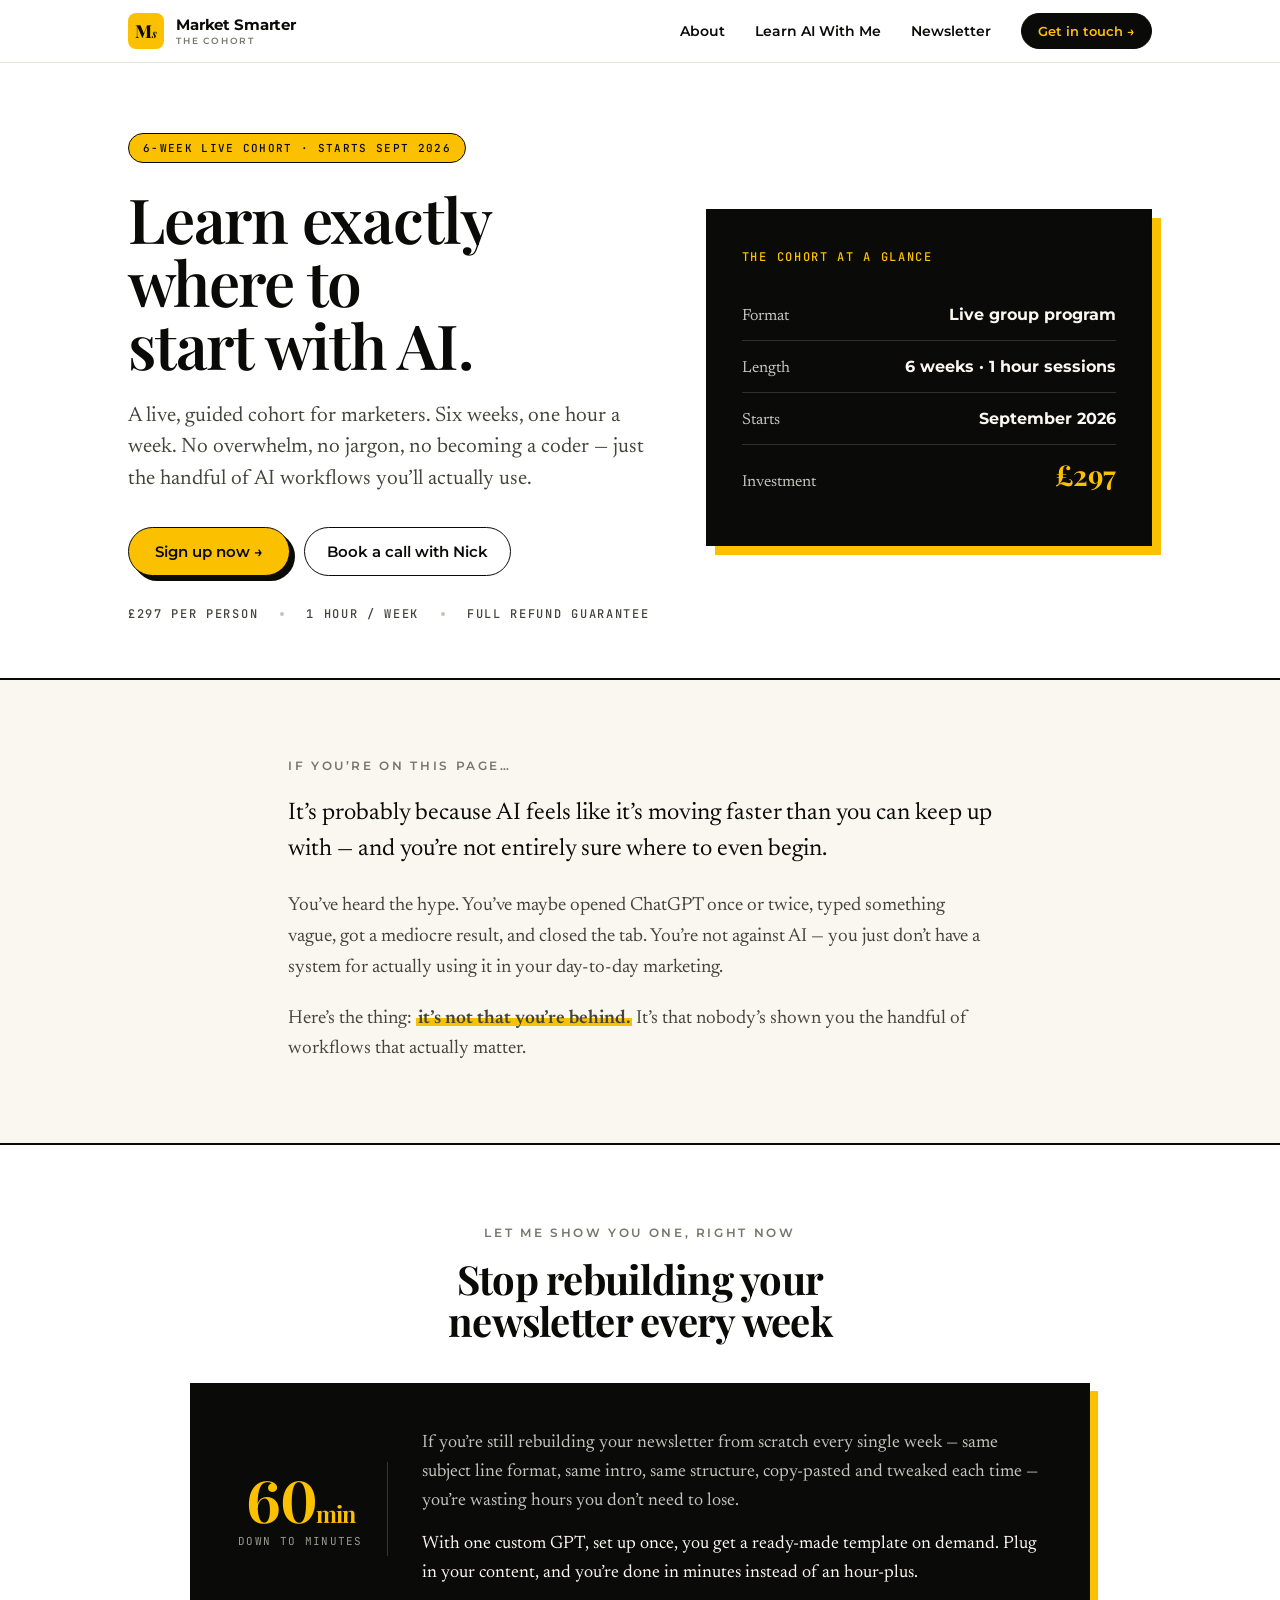
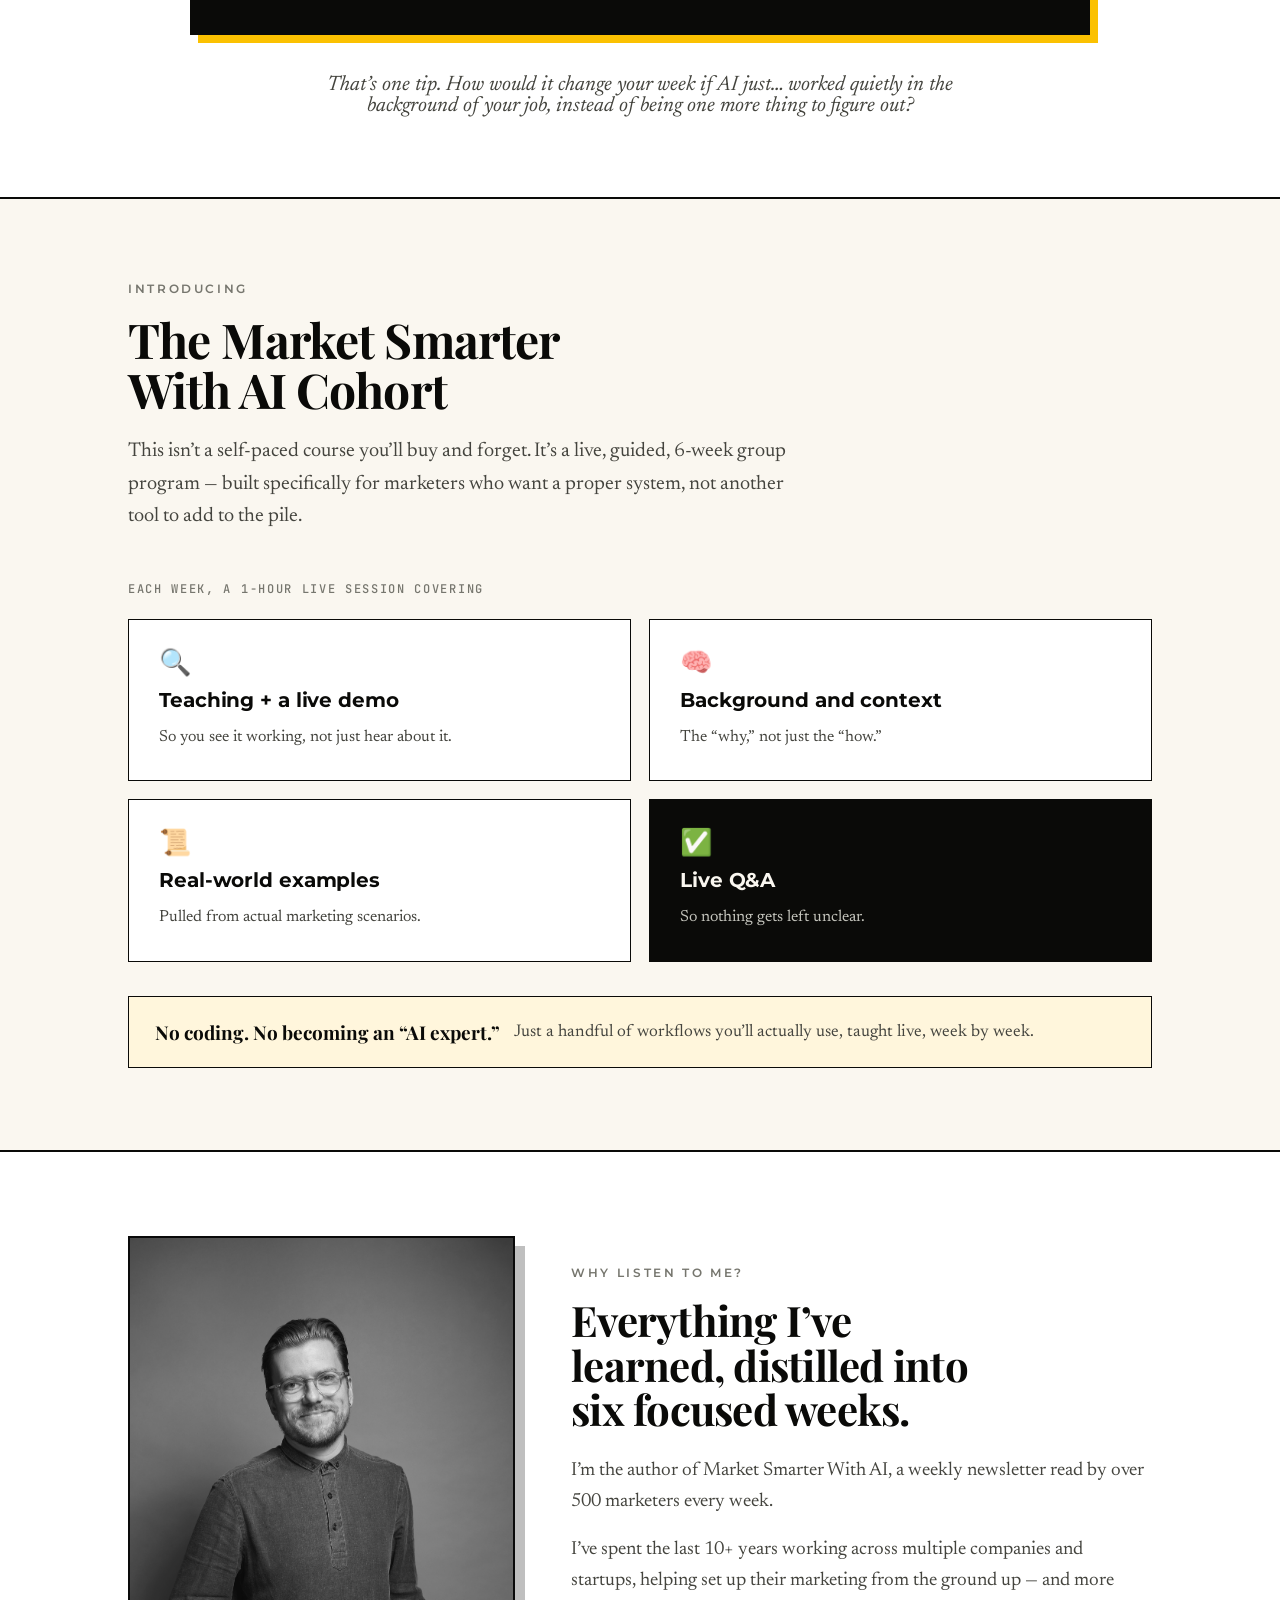
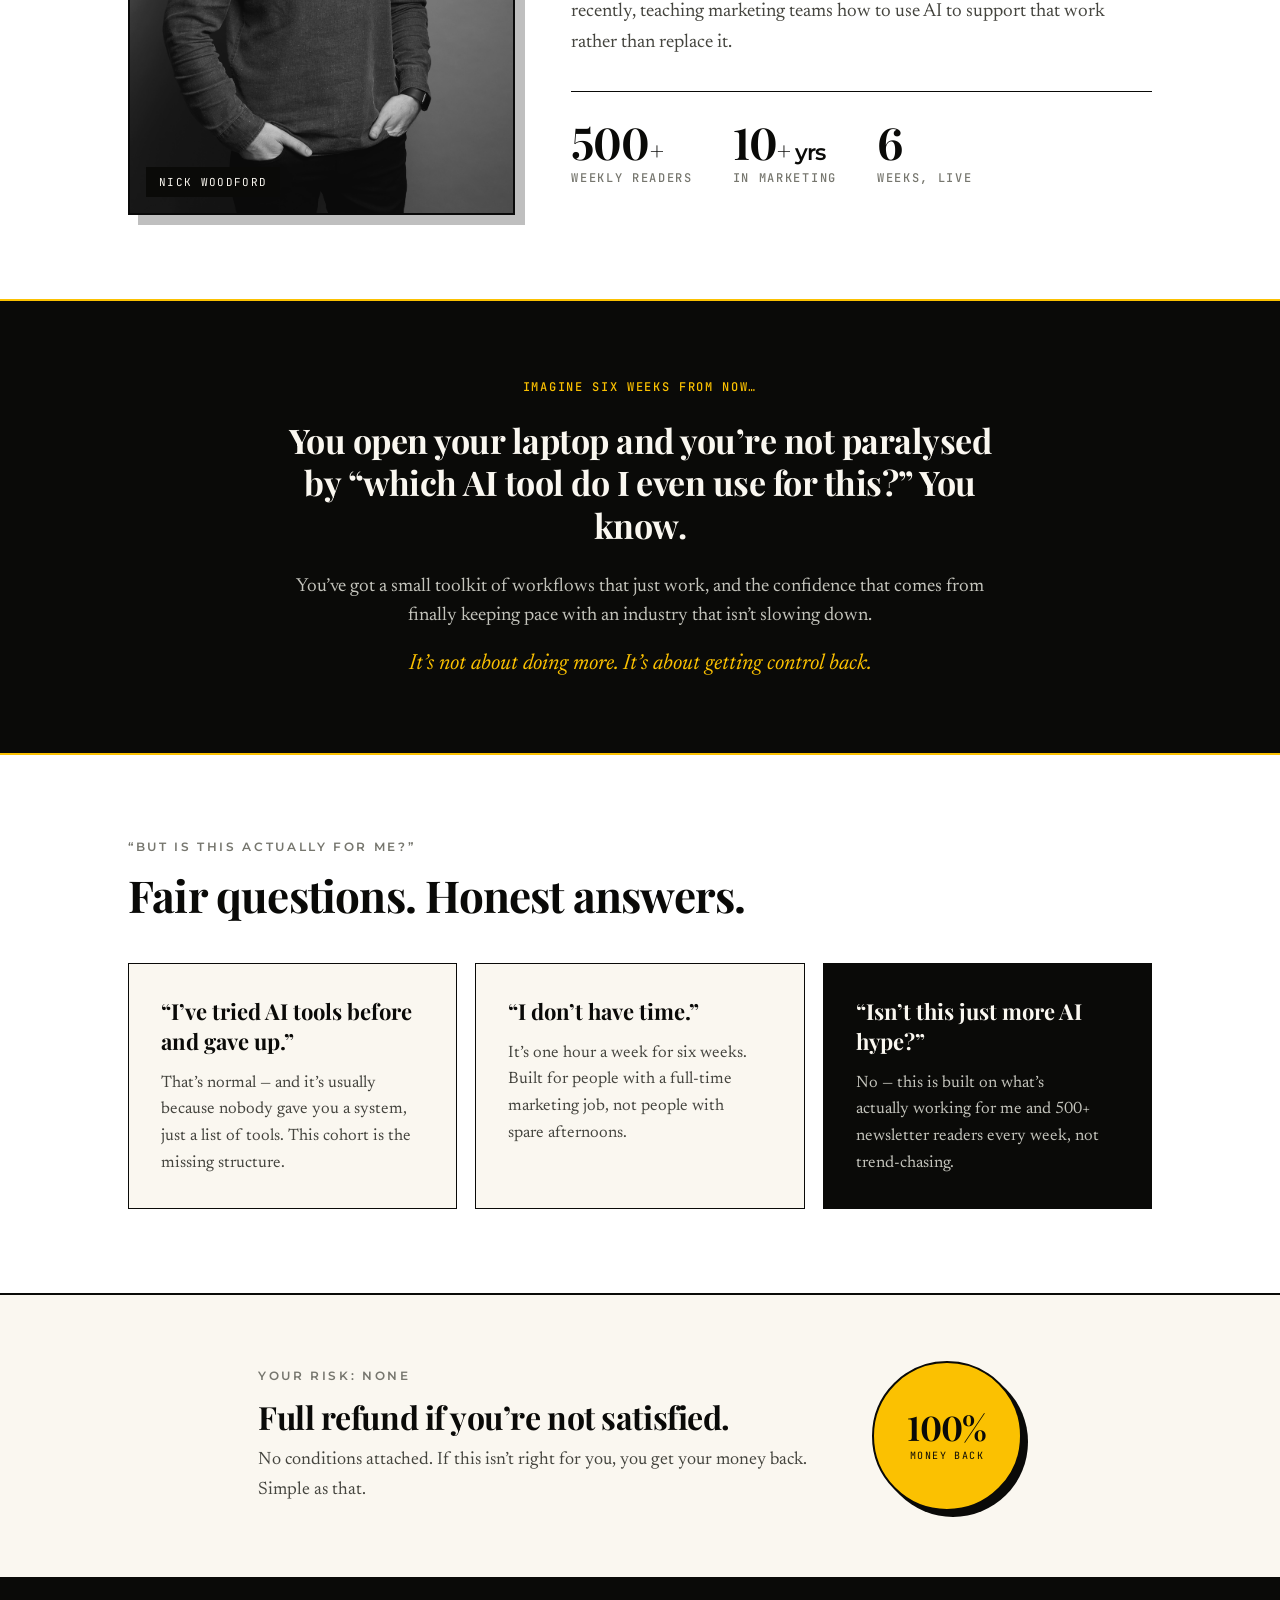
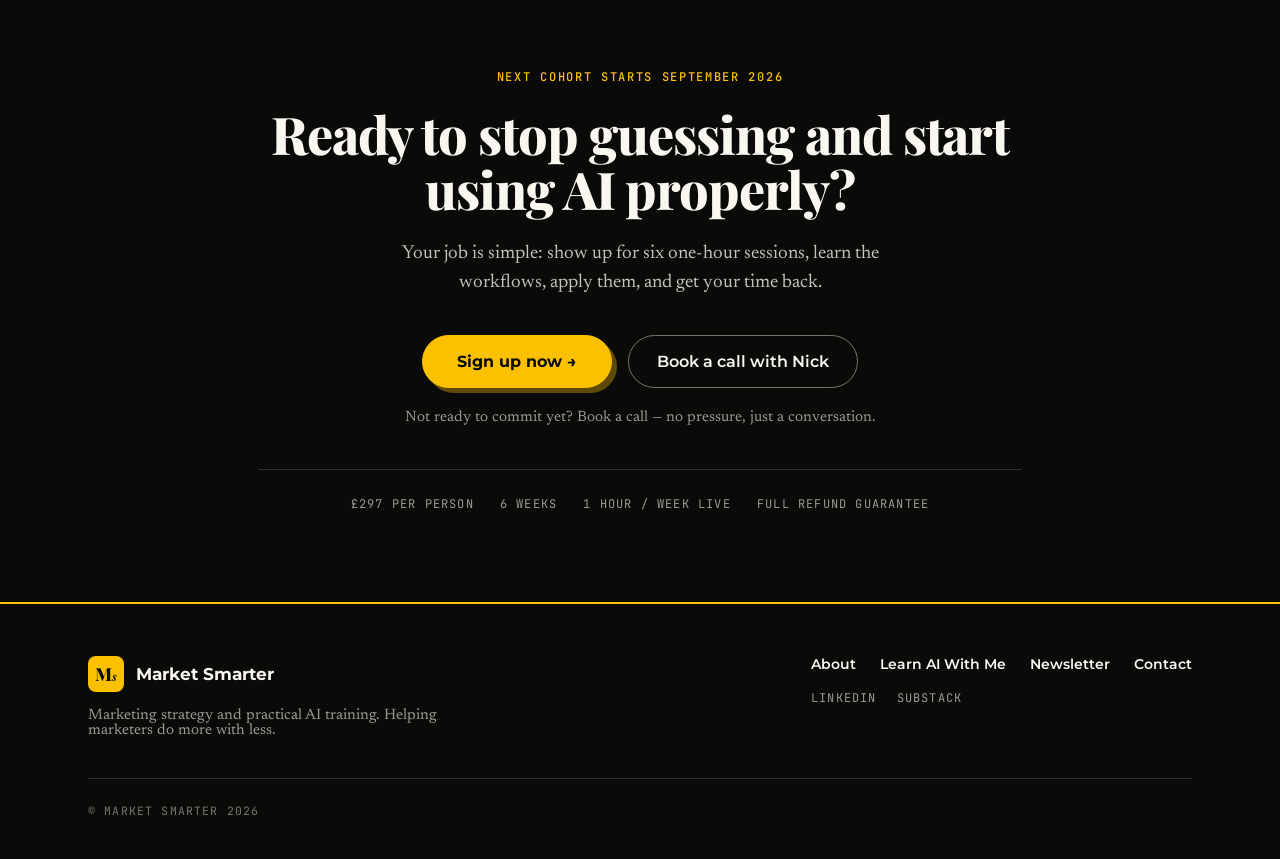
==== docs/learn-ai-with-me/index.html @ ab1dd171 "Add mobile hamburger menu to nav Below 880px the nav links were hidden with no replacement (mobile m" ====
<!DOCTYPE html>
<html lang="en">
<head>
<meta charset="utf-8">
<meta name="viewport" content="width=device-width, initial-scale=1">
<title>Learn AI With Me — The Market Smarter With AI Cohort</title>
<meta name="description" content="A 6-week live cohort helping time-poor marketers make AI part of how they work. No coding, no hype — practical, honest and useful.">
<link rel="icon" type="image/svg+xml" href="../assets/favicon.svg">
<link rel="mask-icon" href="../assets/favicon.svg" color="#FBC101">
<link rel="apple-touch-icon" href="../assets/favicon.svg">
<link rel="stylesheet" href="../colors_and_type.css">
<style>
  *{box-sizing:border-box;}
  html{scroll-behavior:smooth;}
  body{margin:0;background:var(--white);-webkit-font-smoothing:antialiased;}
  ::selection{background:var(--brand-yellow);color:var(--ink);}
  img{max-width:100%;}
  .ms-nav-toggle{display:none;}
  a{color:var(--ink);}
  a:hover{color:var(--ink-soft);}
  @media (prefers-reduced-motion: reduce){*{animation:none !important;scroll-behavior:auto !important;}}
  @media (max-width: 880px){
    .ms-nav-toggle{display:inline-flex !important;}
    .ms-nav-links{display:none !important;position:absolute;top:100%;left:0;right:0;flex-direction:column !important;align-items:stretch !important;gap:6px !important;background:var(--white);border-bottom:1px solid var(--border);padding:14px 28px 20px !important;box-shadow:0 16px 24px -16px rgba(0,0,0,0.35);}
    header.ms-open .ms-nav-links{display:flex !important;}
    .ms-grid-2{grid-template-columns:1fr !important;}
    .ms-why{grid-template-columns:1fr !important;}
    .ms-obj{grid-template-columns:1fr !important;}
    .ms-weeks{grid-template-columns:1fr !important;}
    .ms-display{font-size:44px !important;}
    .ms-section{padding:60px 0 !important;}
  }
  @media (max-width: 560px){
    .ms-display{font-size:34px !important;}
    .ms-wrap{padding-left:20px !important;padding-right:20px !important;}
  }

  /* --- generated hover/active states (translated from prototype style-hover/style-active) --- */
  [data-h="1"]:hover{color:var(--gray-500) !important;}
  [data-h="2"]:hover{color:var(--gray-500) !important;}
  [data-h="3"]:hover{color:var(--gray-500) !important;}
  [data-h="4"]:hover{background:var(--ink-soft) !important;}
  [data-h="5"]:hover{background:var(--brand-yellow-deep) !important;}
  [data-h="6"]:hover{background:var(--brand-yellow-wash) !important;}
  [data-h="7"]:hover{transform:translate(-3px,-3px) !important;box-shadow:7px 7px 0 var(--ink) !important;}
  [data-h="8"]:hover{transform:translate(-3px,-3px) !important;box-shadow:7px 7px 0 var(--ink) !important;}
  [data-h="9"]:hover{transform:translate(-3px,-3px) !important;box-shadow:7px 7px 0 var(--ink) !important;}
  [data-h="10"]:hover{transform:translate(-3px,-3px) !important;box-shadow:7px 7px 0 var(--brand-yellow) !important;}
  [data-h="11"]:hover{background:var(--brand-yellow-deep) !important;}
  [data-h="12"]:hover{border-color:var(--paper) !important;background:rgba(250,247,240,0.06) !important;}
  [data-h="13"]:hover{color:var(--brand-yellow) !important;}
  [data-h="14"]:hover{color:var(--brand-yellow) !important;}
  [data-h="15"]:hover{color:var(--brand-yellow) !important;}
  [data-h="16"]:hover{color:var(--brand-yellow) !important;}
  [data-h="17"]:hover{color:var(--brand-yellow) !important;}
  [data-h="18"]:hover{color:var(--brand-yellow) !important;}
  [data-a="19"]:active{transform:translate(5px,5px) !important;box-shadow:0 0 0 var(--ink) !important;}
  [data-a="20"]:active{transform:translate(5px,5px) !important;box-shadow:0 0 0 var(--brand-yellow) !important;}
</style>
</head>
<body>
<div id="top" style="background:var(--white);overflow-x:hidden;">

<!-- ===================== NAV ===================== -->
<header style="position:sticky;top:0;z-index:60;background:rgba(255,255,255,0.88);backdrop-filter:blur(10px) saturate(1.3);-webkit-backdrop-filter:blur(10px) saturate(1.3);border-bottom:1px solid var(--border);">
  <nav class="ms-wrap" style="max-width:1080px;margin:0 auto;padding:13px 28px;display:flex;align-items:center;justify-content:space-between;gap:24px;">
    <a href="../" style="display:inline-flex;align-items:center;gap:12px;text-decoration:none;">
      <span style="display:inline-flex;align-items:center;justify-content:center;width:36px;height:36px;background:var(--brand-yellow);border-radius:8px;flex:none;">
        <span style="font-family:var(--font-display);font-weight:800;color:var(--ink);font-size:18px;line-height:1;letter-spacing:-0.01em;">M<span style="font-style:italic;font-weight:600;font-size:0.66em;">s</span></span>
      </span>
      <span style="display:flex;flex-direction:column;line-height:1;">
        <span style="font-family:var(--font-sans);font-weight:700;font-size:15px;letter-spacing:-0.01em;color:var(--ink);">Market Smarter</span>
        <span style="font-family:var(--font-sans);font-weight:600;font-size:9px;letter-spacing:.2em;text-transform:uppercase;color:var(--gray-500);margin-top:4px;">The Cohort</span>
      </span>
    </a>
    <div class="ms-nav-links" style="display:flex;align-items:center;gap:30px;">
      <a href="../portfolio/" style="font-family:var(--font-sans);font-size:13.5px;font-weight:600;text-decoration:none;color:var(--ink);transition:color 200ms;" data-h="1">About</a>
      <a href="./" style="font-family:var(--font-sans);font-size:13.5px;font-weight:600;text-decoration:none;color:var(--ink);transition:color 200ms;" data-h="2">Learn AI With Me</a>
      <a href="https://marketsmarterwithai.substack.com" target="_blank" rel="noopener" style="font-family:var(--font-sans);font-size:13.5px;font-weight:600;text-decoration:none;color:var(--ink);transition:color 200ms;" data-h="3">Newsletter</a>
      <a href="../portfolio/#contact" style="display:inline-flex;align-items:center;gap:7px;font-family:var(--font-sans);font-weight:600;font-size:13px;text-decoration:none;padding:9px 16px;border-radius:999px;border:1.5px solid var(--ink);background:var(--ink);color:var(--brand-yellow);transition:background 200ms;" data-h="4">Get in touch &rarr;</a>
    </div>
    <button class="ms-nav-toggle" aria-label="Open menu" aria-expanded="false" onclick="var h=this.closest('header');var o=h.classList.toggle('ms-open');this.setAttribute('aria-expanded',o);this.setAttribute('aria-label',o?'Close menu':'Open menu');" style="display:none;align-items:center;justify-content:center;width:42px;height:42px;padding:0;background:transparent;border:1.5px solid var(--ink);border-radius:10px;cursor:pointer;color:var(--ink);flex:none;"><svg width="20" height="20" viewBox="0 0 24 24" fill="none" stroke="currentColor" stroke-width="2" stroke-linecap="round"><line x1="3" y1="6" x2="21" y2="6"/><line x1="3" y1="12" x2="21" y2="12"/><line x1="3" y1="18" x2="21" y2="18"/></svg></button>
  </nav>
</header>

<!-- ===================== HERO ===================== -->
<section class="ms-section ms-wrap" style="max-width:1080px;margin:0 auto;padding:70px 28px 56px;">
  <div class="ms-grid-2" style="display:grid;grid-template-columns:1.08fr 0.92fr;gap:54px;align-items:center;">
    <div>
      <div style="display:inline-flex;align-items:center;gap:9px;margin-bottom:24px;padding:7px 14px;border-radius:999px;background:var(--brand-yellow);border:1.5px solid var(--ink);">
        <span style="font-family:var(--font-mono);font-size:11px;font-weight:500;letter-spacing:.12em;text-transform:uppercase;color:var(--ink);">6-week live cohort &middot; Starts Sept 2026</span>
      </div>
      <h1 class="display ms-display" style="font-size:62px;line-height:1.02;margin:0 0 24px;">Learn exactly where to start with AI.</h1>
      <p class="subtitle" style="font-style:normal;font-size:21px;line-height:1.5;color:var(--gray-700);max-width:540px;margin:0 0 32px;">A live, guided cohort for marketers. Six weeks, one hour a week. No overwhelm, no jargon, no becoming a coder &mdash; just the handful of AI workflows you&rsquo;ll actually use.</p>
      <div style="display:flex;gap:14px;flex-wrap:wrap;align-items:center;">
        <a href="https://docs.google.com/forms/d/e/1FAIpQLSfuudngQR8Jl8e6MxrIAhf9ZL0_Sw1dDBafDxOd0brkkJrQTg/viewform?usp=dialog" target="_blank" rel="noopener" style="display:inline-flex;align-items:center;gap:9px;font-family:var(--font-sans);font-weight:600;font-size:15px;text-decoration:none;padding:14px 26px;border-radius:999px;border:1.5px solid var(--ink);background:var(--brand-yellow);color:var(--ink);box-shadow:5px 5px 0 var(--ink);transition:transform 120ms cubic-bezier(.2,.6,.2,1),background 200ms,box-shadow 120ms cubic-bezier(.2,.6,.2,1);" data-h="5" data-a="19">Sign up now &rarr;</a>
        <a href="https://calendly.com/nickwoodford76/30min" target="_blank" rel="noopener" style="display:inline-flex;align-items:center;gap:9px;font-family:var(--font-sans);font-weight:600;font-size:15px;text-decoration:none;padding:14px 22px;border-radius:999px;border:1.5px solid var(--ink);background:transparent;color:var(--ink);transition:background 200ms;" data-h="6">Book a call with Nick</a>
      </div>
      <div style="display:flex;align-items:center;gap:22px;margin-top:30px;flex-wrap:wrap;">
        <span class="label-mono" style="color:var(--gray-700);">&pound;297 per person</span>
        <span style="width:4px;height:4px;border-radius:50%;background:var(--gray-300);"></span>
        <span class="label-mono" style="color:var(--gray-700);">1 hour / week</span>
        <span style="width:4px;height:4px;border-radius:50%;background:var(--gray-300);"></span>
        <span class="label-mono" style="color:var(--gray-700);">Full refund guarantee</span>
      </div>
    </div>
    <div style="position:relative;">
      <div style="background:var(--ink);border:2px solid var(--ink);box-shadow:9px 9px 0 var(--brand-yellow);padding:38px 34px;">
        <div class="label-mono" style="color:var(--brand-yellow);margin-bottom:24px;">The cohort at a glance</div>
        <div style="display:flex;flex-direction:column;gap:0;">
          <div style="display:flex;justify-content:space-between;align-items:baseline;gap:16px;padding:16px 0;border-bottom:1px solid rgba(250,247,240,0.16);">
            <span style="font-family:var(--font-serif);font-size:16px;color:var(--gray-300);">Format</span>
            <span style="font-family:var(--font-sans);font-weight:700;font-size:16px;color:var(--paper);text-align:right;">Live group program</span>
          </div>
          <div style="display:flex;justify-content:space-between;align-items:baseline;gap:16px;padding:16px 0;border-bottom:1px solid rgba(250,247,240,0.16);">
            <span style="font-family:var(--font-serif);font-size:16px;color:var(--gray-300);">Length</span>
            <span style="font-family:var(--font-sans);font-weight:700;font-size:16px;color:var(--paper);text-align:right;">6 weeks &middot; 1 hour sessions</span>
          </div>
          <div style="display:flex;justify-content:space-between;align-items:baseline;gap:16px;padding:16px 0;border-bottom:1px solid rgba(250,247,240,0.16);">
            <span style="font-family:var(--font-serif);font-size:16px;color:var(--gray-300);">Starts</span>
            <span style="font-family:var(--font-sans);font-weight:700;font-size:16px;color:var(--paper);text-align:right;">September 2026</span>
          </div>
          <div style="display:flex;justify-content:space-between;align-items:baseline;gap:16px;padding:16px 0;">
            <span style="font-family:var(--font-serif);font-size:16px;color:var(--gray-300);">Investment</span>
            <span style="font-family:var(--font-display);font-weight:700;font-size:28px;color:var(--brand-yellow);text-align:right;line-height:1;">&pound;297</span>
          </div>
        </div>
      </div>
    </div>
  </div>
</section>

<!-- ===================== PAIN CALLOUT ===================== -->
<section class="ms-section" style="background:var(--paper);border-top:2px solid var(--ink);border-bottom:2px solid var(--ink);padding:78px 0;">
  <div class="ms-wrap" style="max-width:760px;margin:0 auto;padding:0 28px;">
    <div class="eyebrow" style="margin-bottom:22px;">If you&rsquo;re on this page&hellip;</div>
    <p class="body" style="font-size:24px;line-height:1.5;color:var(--ink);margin:0 0 24px;">It&rsquo;s probably because AI feels like it&rsquo;s moving faster than you can keep up with &mdash; and you&rsquo;re not entirely sure where to even begin.</p>
    <p class="body" style="font-size:19px;margin:0 0 20px;">You&rsquo;ve heard the hype. You&rsquo;ve maybe opened ChatGPT once or twice, typed something vague, got a mediocre result, and closed the tab. You&rsquo;re not against AI &mdash; you just don&rsquo;t have a system for actually using it in your day-to-day marketing.</p>
    <p class="body" style="font-size:19px;margin:0;">Here&rsquo;s the thing: <span style="background-image:linear-gradient(var(--brand-yellow),var(--brand-yellow));background-size:100% 42%;background-repeat:no-repeat;background-position:0 88%;padding:0 2px;font-weight:600;">it&rsquo;s not that you&rsquo;re behind.</span> It&rsquo;s that nobody&rsquo;s shown you the handful of workflows that actually matter.</p>
  </div>
</section>

<!-- ===================== FREE TEASER ===================== -->
<section class="ms-section ms-wrap" style="max-width:1080px;margin:0 auto;padding:80px 28px;">
  <div style="max-width:640px;margin:0 auto 40px;text-align:center;">
    <div class="eyebrow" style="margin-bottom:18px;">Let me show you one, right now</div>
    <h2 class="h1" style="font-size:40px;margin:0;">Stop rebuilding your newsletter every week</h2>
  </div>
  <div style="max-width:900px;margin:0 auto;background:var(--ink);border:2px solid var(--ink);box-shadow:8px 8px 0 var(--brand-yellow);padding:44px 46px;color:var(--paper);">
    <div class="ms-grid-2" style="display:grid;grid-template-columns:auto 1fr;gap:34px;align-items:center;">
      <div style="display:flex;flex-direction:column;align-items:center;justify-content:center;gap:6px;padding:8px 24px 8px 0;border-right:1px solid rgba(250,247,240,0.18);">
        <span class="numeral" style="font-size:58px;color:var(--brand-yellow);line-height:1;">60<span style="font-size:0.4em;">min</span></span>
        <span style="font-family:var(--font-mono);font-size:11px;letter-spacing:.12em;text-transform:uppercase;color:var(--gray-400);">down to minutes</span>
      </div>
      <div>
        <p class="body" style="font-size:18px;color:var(--gray-300);margin:0 0 14px;">If you&rsquo;re still rebuilding your newsletter from scratch every single week &mdash; same subject line format, same intro, same structure, copy-pasted and tweaked each time &mdash; you&rsquo;re wasting hours you don&rsquo;t need to lose.</p>
        <p class="body" style="font-size:18px;color:var(--paper);margin:0;">With one custom GPT, set up once, you get a ready-made template on demand. Plug in your content, and you&rsquo;re done in minutes instead of an hour-plus.</p>
      </div>
    </div>
  </div>
  <p style="text-align:center;font-family:var(--font-serif);font-style:italic;font-size:21px;color:var(--gray-700);max-width:640px;margin:40px auto 0;">That&rsquo;s one tip. How would it change your week if AI just&hellip; worked quietly in the background of your job, instead of being one more thing to figure out?</p>
</section>

<!-- ===================== SOLUTION / HOW IT WORKS ===================== -->
<section id="how" style="scroll-margin-top:70px;background:var(--paper);border-top:2px solid var(--ink);border-bottom:2px solid var(--ink);">
  <div class="ms-wrap" style="max-width:1080px;margin:0 auto;padding:82px 28px;">
    <div style="max-width:680px;margin-bottom:48px;">
      <div class="eyebrow" style="margin-bottom:18px;">Introducing</div>
      <h2 class="h1" style="font-size:48px;margin:0 0 20px;">The Market Smarter With AI Cohort</h2>
      <p class="body" style="font-size:20px;color:var(--gray-700);margin:0;">This isn&rsquo;t a self-paced course you&rsquo;ll buy and forget. It&rsquo;s a live, guided, 6-week group program &mdash; built specifically for marketers who want a proper system, not another tool to add to the pile.</p>
    </div>
    <div class="label-mono" style="margin-bottom:22px;color:var(--gray-500);">Each week, a 1-hour live session covering</div>
    <div class="ms-weeks" style="display:grid;grid-template-columns:repeat(2,1fr);gap:18px;">
      <div style="background:var(--white);border:1.5px solid var(--ink);padding:30px;display:flex;flex-direction:column;gap:12px;transition:transform 200ms cubic-bezier(.2,.6,.2,1),box-shadow 200ms;" data-h="7">
        <span style="font-size:26px;line-height:1;">&#128269;</span>
        <h3 class="h4" style="font-size:20px;margin:0;">Teaching + a live demo</h3>
        <p class="body" style="margin:0;font-size:16px;">So you see it working, not just hear about it.</p>
      </div>
      <div style="background:var(--white);border:1.5px solid var(--ink);padding:30px;display:flex;flex-direction:column;gap:12px;transition:transform 200ms cubic-bezier(.2,.6,.2,1),box-shadow 200ms;" data-h="8">
        <span style="font-size:26px;line-height:1;">&#129504;</span>
        <h3 class="h4" style="font-size:20px;margin:0;">Background and context</h3>
        <p class="body" style="margin:0;font-size:16px;">The &ldquo;why,&rdquo; not just the &ldquo;how.&rdquo;</p>
      </div>
      <div style="background:var(--white);border:1.5px solid var(--ink);padding:30px;display:flex;flex-direction:column;gap:12px;transition:transform 200ms cubic-bezier(.2,.6,.2,1),box-shadow 200ms;" data-h="9">
        <span style="font-size:26px;line-height:1;">&#128220;</span>
        <h3 class="h4" style="font-size:20px;margin:0;">Real-world examples</h3>
        <p class="body" style="margin:0;font-size:16px;">Pulled from actual marketing scenarios.</p>
      </div>
      <div style="background:var(--ink);border:1.5px solid var(--ink);padding:30px;display:flex;flex-direction:column;gap:12px;transition:transform 200ms cubic-bezier(.2,.6,.2,1),box-shadow 200ms;" data-h="10">
        <span style="font-size:26px;line-height:1;">&#9989;</span>
        <h3 class="h4" style="font-size:20px;margin:0;color:var(--paper);">Live Q&amp;A</h3>
        <p class="body" style="margin:0;font-size:16px;color:var(--gray-300);">So nothing gets left unclear.</p>
      </div>
    </div>
    <div style="margin-top:34px;display:flex;align-items:center;gap:14px;flex-wrap:wrap;padding:22px 26px;background:var(--brand-yellow-wash);border:1.5px solid var(--ink);">
      <span style="font-family:var(--font-display);font-weight:700;font-size:19px;color:var(--ink);">No coding. No becoming an &ldquo;AI expert.&rdquo;</span>
      <span style="font-family:var(--font-serif);font-size:17px;color:var(--gray-700);">Just a handful of workflows you&rsquo;ll actually use, taught live, week by week.</span>
    </div>
  </div>
</section>

<!-- ===================== WHY LISTEN TO ME ===================== -->
<section id="why" class="ms-section ms-wrap" style="scroll-margin-top:70px;max-width:1080px;margin:0 auto;padding:84px 28px;">
  <div class="ms-why" style="display:grid;grid-template-columns:0.8fr 1.2fr;gap:56px;align-items:center;">
    <div style="position:relative;">
      <img src="../assets/nick-portrait.png" alt="Portrait of Nick Woodford" style="width:100%;display:block;border:2px solid var(--ink);box-shadow:10px 10px 0 var(--brand-yellow);filter:grayscale(1);" />
      <div style="position:absolute;bottom:18px;left:18px;background:var(--ink);color:var(--paper);font-family:var(--font-mono);font-size:11px;letter-spacing:.12em;text-transform:uppercase;padding:8px 13px;">Nick Woodford</div>
    </div>
    <div>
      <div class="eyebrow" style="margin-bottom:18px;">Why listen to me?</div>
      <h2 class="h1" style="font-size:42px;margin:0 0 24px;">Everything I&rsquo;ve learned, distilled into six focused weeks.</h2>
      <p class="body" style="font-size:19px;margin:0 0 18px;">I&rsquo;m the author of Market Smarter With AI, a weekly newsletter read by over 500 marketers every week.</p>
      <p class="body" style="font-size:19px;margin:0 0 32px;">I&rsquo;ve spent the last 10+ years working across multiple companies and startups, helping set up their marketing from the ground up &mdash; and more recently, teaching marketing teams how to use AI to support that work rather than replace it.</p>
      <div style="display:flex;gap:40px;flex-wrap:wrap;padding-top:28px;border-top:1.5px solid var(--ink);">
        <div><div class="numeral" style="font-size:44px;">500<span style="font-size:0.55em;">+</span></div><div class="label-mono" style="margin-top:6px;color:var(--gray-500);">Weekly readers</div></div>
        <div><div class="numeral" style="font-size:44px;">10<span style="font-size:0.55em;">+</span><span style="font-size:0.5em;font-family:var(--font-sans);font-weight:600;"> yrs</span></div><div class="label-mono" style="margin-top:6px;color:var(--gray-500);">In marketing</div></div>
        <div><div class="numeral" style="font-size:44px;">6</div><div class="label-mono" style="margin-top:6px;color:var(--gray-500);">Weeks, live</div></div>
      </div>
    </div>
  </div>
</section>

<!-- ===================== FUTURE PACE ===================== -->
<section style="background:var(--ink);color:var(--paper);border-top:2px solid var(--brand-yellow);border-bottom:2px solid var(--brand-yellow);">
  <div class="ms-wrap" style="max-width:760px;margin:0 auto;padding:78px 28px;text-align:center;">
    <div class="label-mono" style="color:var(--brand-yellow);margin-bottom:24px;">Imagine six weeks from now&hellip;</div>
    <p style="font-family:var(--font-display);font-weight:700;font-size:34px;line-height:1.25;letter-spacing:-0.015em;color:var(--paper);margin:0 0 26px;">You open your laptop and you&rsquo;re not paralysed by &ldquo;which AI tool do I even use for this?&rdquo; You know.</p>
    <p style="font-family:var(--font-serif);font-size:19px;line-height:1.55;color:var(--gray-300);margin:0 0 22px;">You&rsquo;ve got a small toolkit of workflows that just work, and the confidence that comes from finally keeping pace with an industry that isn&rsquo;t slowing down.</p>
    <p style="font-family:var(--font-serif);font-style:italic;font-size:22px;color:var(--brand-yellow);margin:0;">It&rsquo;s not about doing more. It&rsquo;s about getting control back.</p>
  </div>
</section>

<!-- ===================== OBJECTIONS ===================== -->
<section id="faq" class="ms-section ms-wrap" style="scroll-margin-top:70px;max-width:1080px;margin:0 auto;padding:84px 28px;">
  <div style="max-width:640px;margin-bottom:44px;">
    <div class="eyebrow" style="margin-bottom:18px;">&ldquo;But is this actually for me?&rdquo;</div>
    <h2 class="h1" style="font-size:44px;margin:0;">Fair questions. Honest answers.</h2>
  </div>
  <div class="ms-obj" style="display:grid;grid-template-columns:repeat(3,1fr);gap:18px;">
    <div style="background:var(--paper);border:1.5px solid var(--ink);padding:32px;display:flex;flex-direction:column;gap:14px;">
      <div style="font-family:var(--font-display);font-weight:700;font-size:22px;color:var(--ink);">&ldquo;I&rsquo;ve tried AI tools before and gave up.&rdquo;</div>
      <p class="body" style="margin:0;font-size:16.5px;">That&rsquo;s normal &mdash; and it&rsquo;s usually because nobody gave you a system, just a list of tools. This cohort is the missing structure.</p>
    </div>
    <div style="background:var(--paper);border:1.5px solid var(--ink);padding:32px;display:flex;flex-direction:column;gap:14px;">
      <div style="font-family:var(--font-display);font-weight:700;font-size:22px;color:var(--ink);">&ldquo;I don&rsquo;t have time.&rdquo;</div>
      <p class="body" style="margin:0;font-size:16.5px;">It&rsquo;s one hour a week for six weeks. Built for people with a full-time marketing job, not people with spare afternoons.</p>
    </div>
    <div style="background:var(--ink);border:1.5px solid var(--ink);padding:32px;display:flex;flex-direction:column;gap:14px;">
      <div style="font-family:var(--font-display);font-weight:700;font-size:22px;color:var(--paper);">&ldquo;Isn&rsquo;t this just more AI hype?&rdquo;</div>
      <p class="body" style="margin:0;font-size:16.5px;color:var(--gray-300);">No &mdash; this is built on what&rsquo;s actually working for me and 500+ newsletter readers every week, not trend-chasing.</p>
    </div>
  </div>
</section>

<!-- ===================== GUARANTEE ===================== -->
<section class="ms-section" style="background:var(--paper);border-top:2px solid var(--ink);border-bottom:2px solid var(--ink);padding:66px 0;">
  <div class="ms-wrap" style="max-width:820px;margin:0 auto;padding:0 28px;">
    <div style="display:flex;gap:26px;align-items:center;flex-wrap:wrap;justify-content:center;text-align:center;">
      <div style="flex:1;min-width:280px;text-align:left;">
        <div class="eyebrow" style="margin-bottom:16px;">Your risk: none</div>
        <h2 class="h2" style="font-size:32px;margin:0 0 12px;">Full refund if you&rsquo;re not satisfied.</h2>
        <p class="body" style="font-size:18px;margin:0;">No conditions attached. If this isn&rsquo;t right for you, you get your money back. Simple as that.</p>
      </div>
      <div style="flex:none;width:150px;height:150px;border-radius:50%;background:var(--brand-yellow);border:2.5px solid var(--ink);display:flex;flex-direction:column;align-items:center;justify-content:center;box-shadow:6px 6px 0 var(--ink);">
        <span class="numeral" style="font-size:34px;color:var(--ink);line-height:1;">100%</span>
        <span style="font-family:var(--font-mono);font-size:10px;letter-spacing:.14em;text-transform:uppercase;color:var(--ink);margin-top:5px;">Money back</span>
      </div>
    </div>
  </div>
</section>

<!-- ===================== ENROL / CTA ===================== -->
<section id="enrol" style="scroll-margin-top:70px;background:var(--ink);color:var(--paper);">
  <div class="ms-wrap" style="max-width:820px;margin:0 auto;padding:90px 28px;text-align:center;">
    <div class="label-mono" style="color:var(--brand-yellow);margin-bottom:22px;">Next cohort starts September 2026</div>
    <h2 class="ms-display" style="font-family:var(--font-display);font-weight:800;font-size:52px;line-height:1.05;letter-spacing:-0.02em;color:var(--paper);margin:0 0 22px;">Ready to stop guessing and start using AI properly?</h2>
    <p style="font-family:var(--font-serif);font-size:19px;line-height:1.55;color:var(--gray-300);max-width:560px;margin:0 auto 38px;">Your job is simple: show up for six one-hour sessions, learn the workflows, apply them, and get your time back.</p>
    <div style="display:flex;gap:16px;flex-wrap:wrap;justify-content:center;align-items:center;">
      <a href="https://docs.google.com/forms/d/e/1FAIpQLSfuudngQR8Jl8e6MxrIAhf9ZL0_Sw1dDBafDxOd0brkkJrQTg/viewform?usp=dialog" target="_blank" rel="noopener" style="display:inline-flex;align-items:center;gap:9px;font-family:var(--font-sans);font-weight:700;font-size:16px;text-decoration:none;padding:16px 34px;border-radius:999px;border:1.5px solid var(--brand-yellow);background:var(--brand-yellow);color:var(--ink);box-shadow:5px 5px 0 rgba(251,193,1,0.35);transition:transform 120ms cubic-bezier(.2,.6,.2,1),background 200ms,box-shadow 120ms cubic-bezier(.2,.6,.2,1);" data-h="11" data-a="20">Sign up now &rarr;</a>
      <a href="https://calendly.com/nickwoodford76/30min" target="_blank" rel="noopener" style="display:inline-flex;align-items:center;gap:9px;font-family:var(--font-sans);font-weight:600;font-size:16px;text-decoration:none;padding:16px 28px;border-radius:999px;border:1.5px solid var(--gray-500);background:transparent;color:var(--paper);transition:border-color 200ms,background 200ms;" data-h="12">Book a call with Nick</a>
    </div>
    <p style="font-family:var(--font-serif);font-size:15px;color:var(--gray-400);margin:22px 0 0;">Not ready to commit yet? Book a call &mdash; no pressure, just a conversation.</p>
    <div style="margin-top:44px;padding-top:26px;border-top:1px solid rgba(250,247,240,0.16);display:flex;gap:14px 26px;flex-wrap:wrap;justify-content:center;">
      <span style="font-family:var(--font-mono);font-size:12px;letter-spacing:.1em;text-transform:uppercase;color:var(--gray-400);">&pound;297 per person</span>
      <span style="font-family:var(--font-mono);font-size:12px;letter-spacing:.1em;text-transform:uppercase;color:var(--gray-400);">6 weeks</span>
      <span style="font-family:var(--font-mono);font-size:12px;letter-spacing:.1em;text-transform:uppercase;color:var(--gray-400);">1 hour / week live</span>
      <span style="font-family:var(--font-mono);font-size:12px;letter-spacing:.1em;text-transform:uppercase;color:var(--gray-400);">Full refund guarantee</span>
    </div>
  </div>
</section>

<!-- ===================== FOOTER ===================== -->
<footer style="background:var(--ink);color:var(--paper);border-top:2px solid var(--brand-yellow);">
  <div class="ms-wrap" style="max-width:1160px;margin:0 auto;padding:52px 28px 40px;">
    <div class="ms-grid-2" style="display:grid;grid-template-columns:1fr auto;gap:36px;align-items:start;">
      <div>
        <div style="display:inline-flex;align-items:center;gap:12px;margin-bottom:16px;">
          <span style="display:inline-flex;align-items:center;justify-content:center;width:36px;height:36px;background:var(--brand-yellow);border-radius:8px;flex:none;">
            <span style="font-family:var(--font-display);font-weight:800;color:var(--ink);font-size:18px;line-height:1;">M<span style="font-style:italic;font-weight:600;font-size:0.66em;">s</span></span>
          </span>
          <span style="font-family:var(--font-sans);font-weight:700;font-size:17px;color:var(--paper);">Market Smarter</span>
        </div>
        <p style="font-family:var(--font-serif);font-size:15px;color:var(--gray-400);margin:0;max-width:380px;">Marketing strategy and practical AI training. Helping marketers do more with less.</p>
      </div>
      <div style="display:flex;flex-direction:column;gap:18px;align-items:flex-start;">
        <div style="display:flex;gap:24px;flex-wrap:wrap;">
          <a href="../portfolio/" style="font-family:var(--font-sans);font-size:13.5px;font-weight:600;color:var(--paper);text-decoration:none;" data-h="13">About</a>
          <a href="./" style="font-family:var(--font-sans);font-size:13.5px;font-weight:600;color:var(--paper);text-decoration:none;" data-h="14">Learn AI With Me</a>
          <a href="https://marketsmarterwithai.substack.com" target="_blank" rel="noopener" style="font-family:var(--font-sans);font-size:13.5px;font-weight:600;color:var(--paper);text-decoration:none;" data-h="15">Newsletter</a>
          <a href="../portfolio/#contact" style="font-family:var(--font-sans);font-size:13.5px;font-weight:600;color:var(--paper);text-decoration:none;" data-h="16">Contact</a>
        </div>
        <div style="display:flex;gap:20px;flex-wrap:wrap;">
          <a href="https://www.linkedin.com/in/nicholaswoodford" target="_blank" rel="noopener" style="font-family:var(--font-mono);font-size:12px;letter-spacing:.1em;text-transform:uppercase;color:var(--gray-400);text-decoration:none;" data-h="17">LinkedIn</a>
          <a href="https://marketsmarterwithai.substack.com" target="_blank" rel="noopener" style="font-family:var(--font-mono);font-size:12px;letter-spacing:.1em;text-transform:uppercase;color:var(--gray-400);text-decoration:none;" data-h="18">Substack</a>
        </div>
      </div>
    </div>
    <div style="margin-top:40px;padding-top:22px;border-top:1px solid rgba(250,247,240,0.16);">
      <span style="font-family:var(--font-mono);font-size:11.5px;letter-spacing:.1em;text-transform:uppercase;color:var(--gray-500);">&copy; Market Smarter 2026</span>
    </div>
  </div>
</footer>

</div>
</body>
</html>
---- docs/colors_and_type.css ----
/* ============================================================
   MARKET SMARTER WITH AI — Colors & Type
   Practical AI newsletter for marketers. By Nick Woodford.
   ------------------------------------------------------------
   Brand registers:
   1. NEWSLETTER (web)   bold golden-yellow + ink black,
                         grayscale halftone illustration, serif reading.
   2. FIELD GUIDE (print/lead-magnet) editorial: serif display,
                         letterspaced caps, cream paper, single yellow accent.
   ------------------------------------------------------------
   BRAND FONTS (taken from Nick's logo):
   · Playfair Display  — the "Ms" monogram + display headlines.
   · Montserrat        — the "Market Smarter" wordmark + taglines, UI.
   Newsreader is the dedicated long-form reading face (pairs with
   Playfair; swap to Montserrat if you ever want an all-sans body).
   All loaded from the Google Fonts CDN.
   ============================================================ */

@import url('https://fonts.googleapis.com/css2?family=Playfair+Display:ital,wght@0,400;0,500;0,600;0,700;0,800;0,900;1,400;1,500;1,600;1,700&family=Montserrat:wght@400;500;600;700;800&family=Newsreader:ital,opsz,wght@0,6..72,400;0,500;0,600;0,700;1,400;1,500;1,600&family=JetBrains+Mono:wght@400;500;600&display=swap');

:root {
  /* ---- BRAND COLOR ---------------------------------------- */
  --brand-yellow:      #FBC101;  /* signature golden amber */
  --brand-yellow-deep: #E3AD00;  /* hover / pressed yellow */
  --brand-yellow-soft: #FFE9A3;  /* tints, highlights, washes */
  --brand-yellow-wash: #FFF6DC;  /* faint background tint */

  /* ---- INK & NEUTRALS (warm grayscale, halftone vibe) ----- */
  --ink:        #0A0A08;  /* near-black, warm — primary text & illustration */
  --ink-soft:   #2A2A26;  /* secondary heading ink */
  --gray-700:   #44443E;  /* body on cream */
  --gray-500:   #76766E;  /* muted / captions */
  --gray-400:   #9A9A92;  /* halftone mid */
  --gray-300:   #C4C4BC;  /* hairline-strong / halftone light */
  --gray-200:   #E2E0D8;  /* borders, rules */
  --gray-100:   #EFEDE4;  /* subtle fills */

  /* ---- SURFACES ------------------------------------------- */
  --paper:      #FAF7F0;  /* warm cream — editorial / field-guide mode */
  --paper-2:    #F3EFE4;  /* deeper cream panel */
  --white:      #FFFFFF;  /* web reading surface */
  --surface-ink:#121210;  /* dark mode / inked panels */

  /* ---- SEMANTIC ------------------------------------------- */
  --fg-1:       var(--ink);        /* primary text */
  --fg-2:       var(--gray-700);   /* body */
  --fg-3:       var(--gray-500);   /* muted, meta */
  --fg-on-yellow: var(--ink);      /* text sat on yellow */
  --bg-1:       var(--white);
  --bg-2:       var(--paper);
  --accent:     var(--brand-yellow);
  --accent-ink: var(--ink);        /* accent paired w/ ink for contrast */
  --border:     var(--gray-200);
  --border-ink: var(--ink);        /* bold editorial rules */
  --link:       var(--ink);        /* links = ink + yellow underline */
  --link-underline: var(--brand-yellow);

  /* ---- TYPE FAMILIES -------------------------------------- */
  --font-display: 'Playfair Display', Georgia, 'Times New Roman', serif; /* LOGO monogram + display headlines + numerals */
  --font-sans:  'Montserrat', 'Helvetica Neue', Arial, sans-serif;        /* LOGO wordmark + taglines, labels, UI, eyebrows */
  --font-serif: 'Newsreader', Georgia, 'Times New Roman', serif;         /* long-form reading body + standfirst */
  --font-mono:  'JetBrains Mono', 'SFMono-Regular', Menlo, monospace;     /* prompts, tags, mono labels */

  /* ---- TYPE SCALE (fluid-ish, px base) -------------------- */
  --text-xs:   12px;
  --text-sm:   14px;
  --text-base: 18px;   /* reading body */
  --text-md:   20px;
  --text-lg:   24px;
  --text-xl:   30px;
  --text-2xl:  38px;
  --text-3xl:  50px;
  --text-4xl:  66px;
  --text-5xl:  88px;   /* field-guide hero */

  /* ---- RADII (restrained — editorial, not bubbly) --------- */
  --radius-xs: 2px;
  --radius-sm: 4px;
  --radius-md: 8px;
  --radius-lg: 14px;
  --radius-pill: 999px;

  /* ---- BORDERS -------------------------------------------- */
  --hairline: 1px solid var(--border);
  --rule-ink: 1.5px solid var(--ink);
  --rule-bold: 3px solid var(--ink);

  /* ---- SHADOWS (soft, paper-like; used sparingly) --------- */
  --shadow-sm: 0 1px 2px rgba(10,10,8,.06), 0 1px 1px rgba(10,10,8,.04);
  --shadow-md: 0 4px 14px rgba(10,10,8,.08), 0 1px 3px rgba(10,10,8,.06);
  --shadow-lg: 0 14px 40px rgba(10,10,8,.12), 0 4px 10px rgba(10,10,8,.06);
  --shadow-yellow: 6px 6px 0 var(--brand-yellow);   /* editorial offset block */
  --shadow-ink: 5px 5px 0 var(--ink);               /* hard offset card */

  /* ---- SPACING (8pt base) --------------------------------- */
  --space-1: 4px;
  --space-2: 8px;
  --space-3: 12px;
  --space-4: 16px;
  --space-5: 24px;
  --space-6: 32px;
  --space-7: 48px;
  --space-8: 64px;
  --space-9: 96px;

  /* ---- MOTION --------------------------------------------- */
  --ease: cubic-bezier(.2,.6,.2,1); /* @kind other */
  --dur-fast: 120ms; /* @kind other */
  --dur: 200ms; /* @kind other */
  --dur-slow: 360ms; /* @kind other */
}

/* ============================================================
   SEMANTIC TYPE ROLES
   ============================================================ */

/* Eyebrow / kicker — letterspaced caps. The field-guide signature. */
.eyebrow {
  font-family: var(--font-sans);
  font-weight: 600;
  font-size: var(--text-xs);
  letter-spacing: .22em;
  text-transform: uppercase;
  color: var(--fg-3);
}

/* Mono micro-label — VOL. 01 · NO. 04 · MMXXVI · tags */
.label-mono {
  font-family: var(--font-mono);
  font-weight: 500;
  font-size: var(--text-xs);
  letter-spacing: .14em;
  text-transform: uppercase;
  color: var(--fg-3);
}

/* Display — field-guide hero ("A field guide, not a manifesto.") — Playfair, like the logo */
.display {
  font-family: var(--font-display);
  font-weight: 600;
  font-size: var(--text-4xl);
  line-height: 1.02;
  letter-spacing: -0.02em;
  color: var(--fg-1);
  text-wrap: balance;
}

.h1 {
  font-family: var(--font-display);
  font-weight: 700;
  font-size: var(--text-3xl);
  line-height: 1.06;
  letter-spacing: -0.018em;
  color: var(--fg-1);
  text-wrap: balance;
}

.h2 {
  font-family: var(--font-display);
  font-weight: 700;
  font-size: var(--text-2xl);
  line-height: 1.1;
  letter-spacing: -0.014em;
  color: var(--fg-1);
  text-wrap: balance;
}

.h3 {
  font-family: var(--font-serif);
  font-weight: 600;
  font-size: var(--text-xl);
  line-height: 1.18;
  letter-spacing: -0.01em;
  color: var(--fg-1);
}

/* Section header inside articles (Nick's newsletters) */
.h4 {
  font-family: var(--font-sans);
  font-weight: 700;
  font-size: var(--text-lg);
  line-height: 1.25;
  letter-spacing: -0.005em;
  color: var(--fg-1);
}

/* Standfirst / subtitle / deck */
.subtitle {
  font-family: var(--font-serif);
  font-weight: 400;
  font-style: italic;
  font-size: var(--text-md);
  line-height: 1.4;
  color: var(--fg-3);
  text-wrap: pretty;
}

/* Reading body — newsletter prose */
.body, .prose p {
  font-family: var(--font-serif);
  font-weight: 400;
  font-size: var(--text-base);
  line-height: 1.62;
  color: var(--fg-2);
  text-wrap: pretty;
}

/* UI / functional copy */
.ui {
  font-family: var(--font-sans);
  font-weight: 400;
  font-size: var(--text-sm);
  line-height: 1.45;
  color: var(--fg-2);
}

.caption {
  font-family: var(--font-sans);
  font-weight: 400;
  font-size: var(--text-xs);
  line-height: 1.4;
  color: var(--fg-3);
}

/* Prompt / code block — mono, inked panel */
.prompt {
  font-family: var(--font-mono);
  font-weight: 400;
  font-size: var(--text-sm);
  line-height: 1.6;
  color: var(--ink);
}

/* Drop-letter / numeral — the "NO. 01" big figure — Playfair, high-contrast */
.numeral {
  font-family: var(--font-display);
  font-weight: 700;
  font-size: var(--text-4xl);
  line-height: 1;
  letter-spacing: -0.02em;
  color: var(--ink);
  font-variant-numeric: lining-nums;
}

/* Link convention: ink text, yellow underline */
.link {
  color: var(--link);
  text-decoration: none;
  background-image: linear-gradient(var(--link-underline), var(--link-underline));
  background-size: 100% 2px;
  background-repeat: no-repeat;
  background-position: 0 100%;
  transition: background-size var(--dur) var(--ease);
}
.link:hover { background-size: 100% 100%; color: var(--ink); }
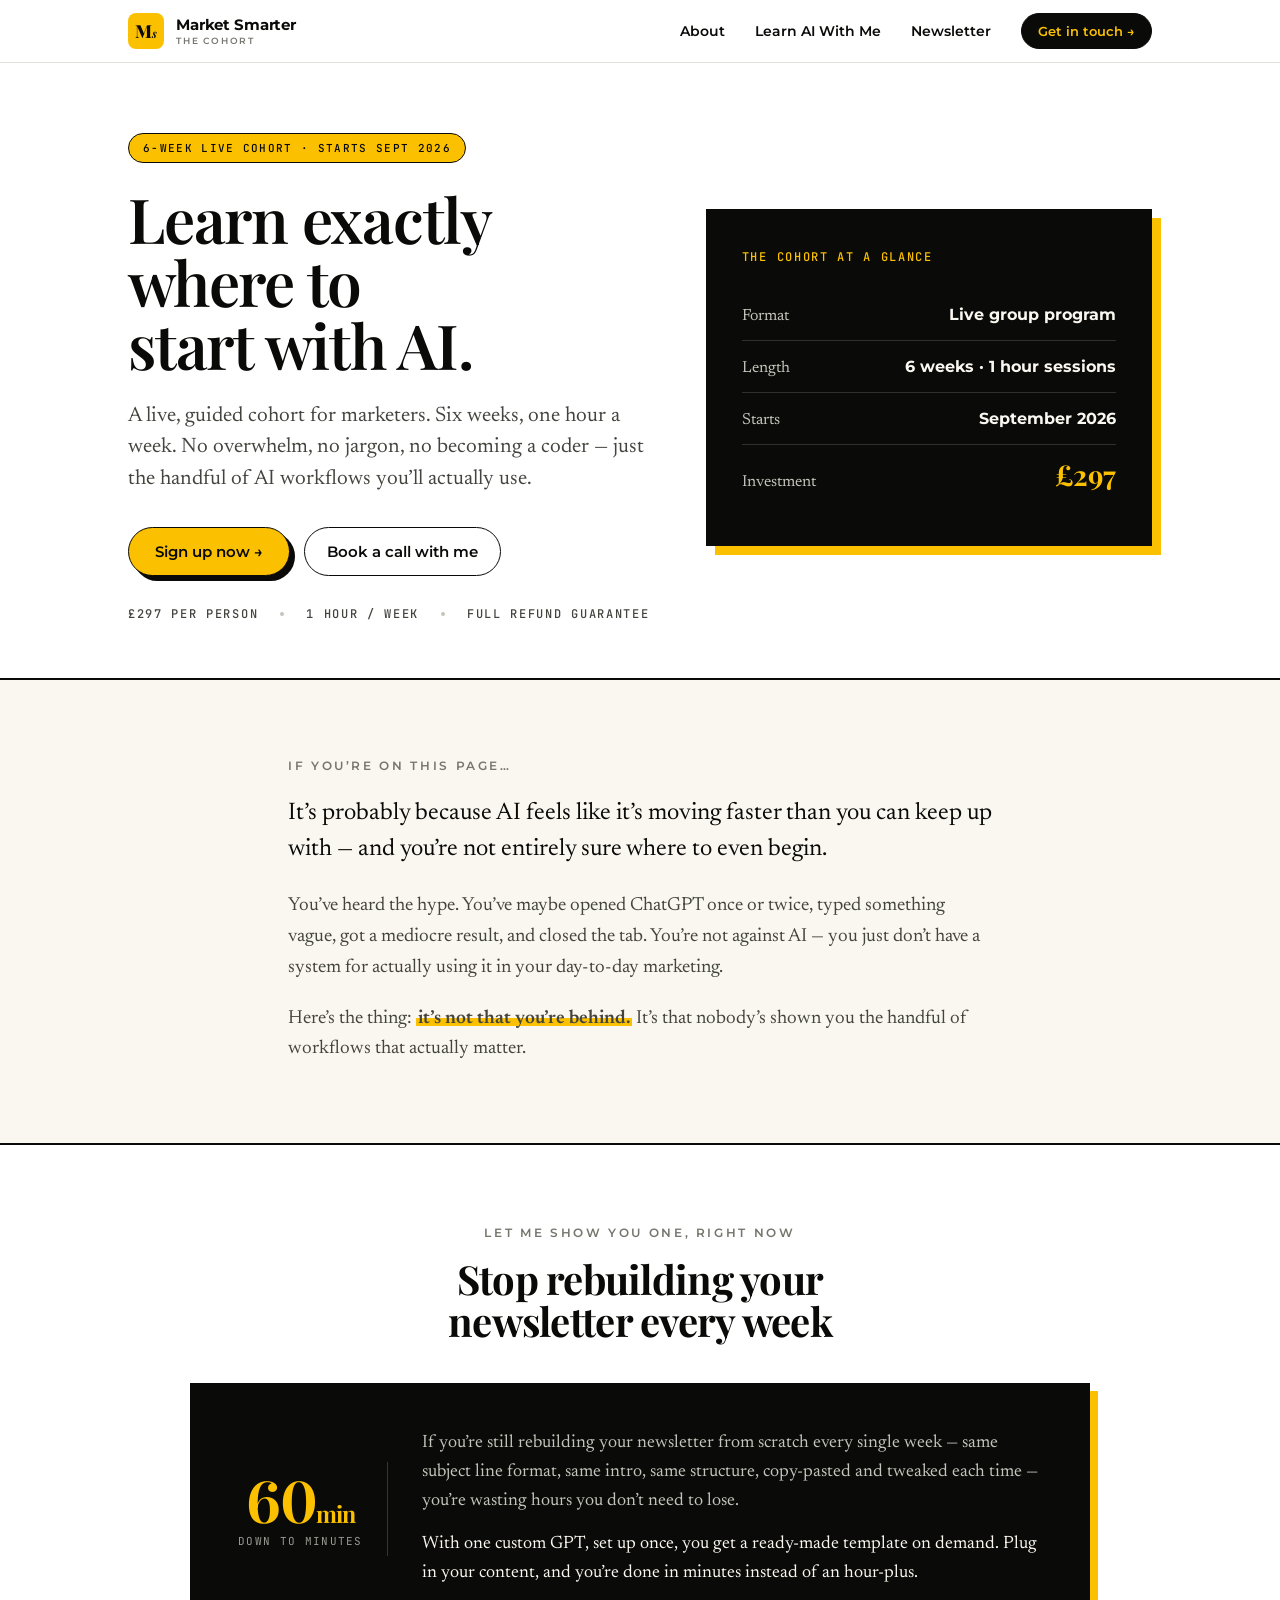
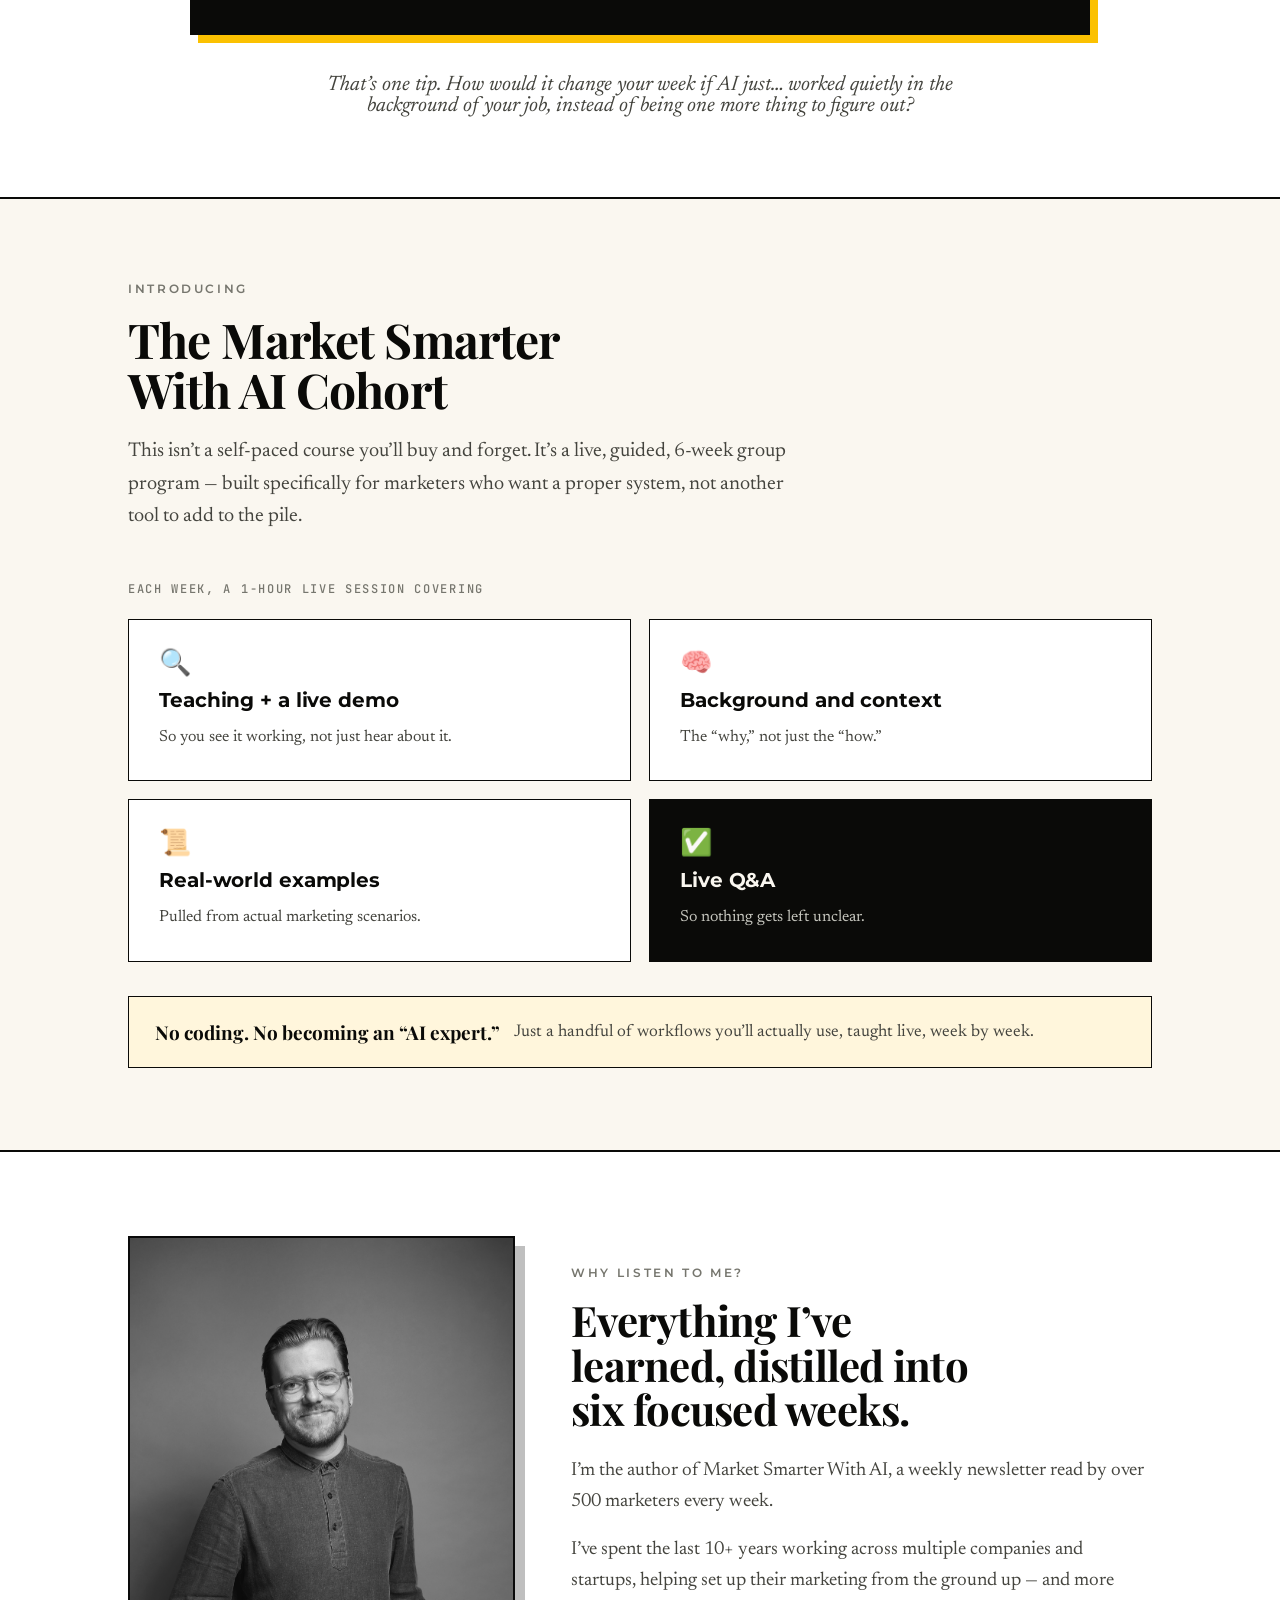
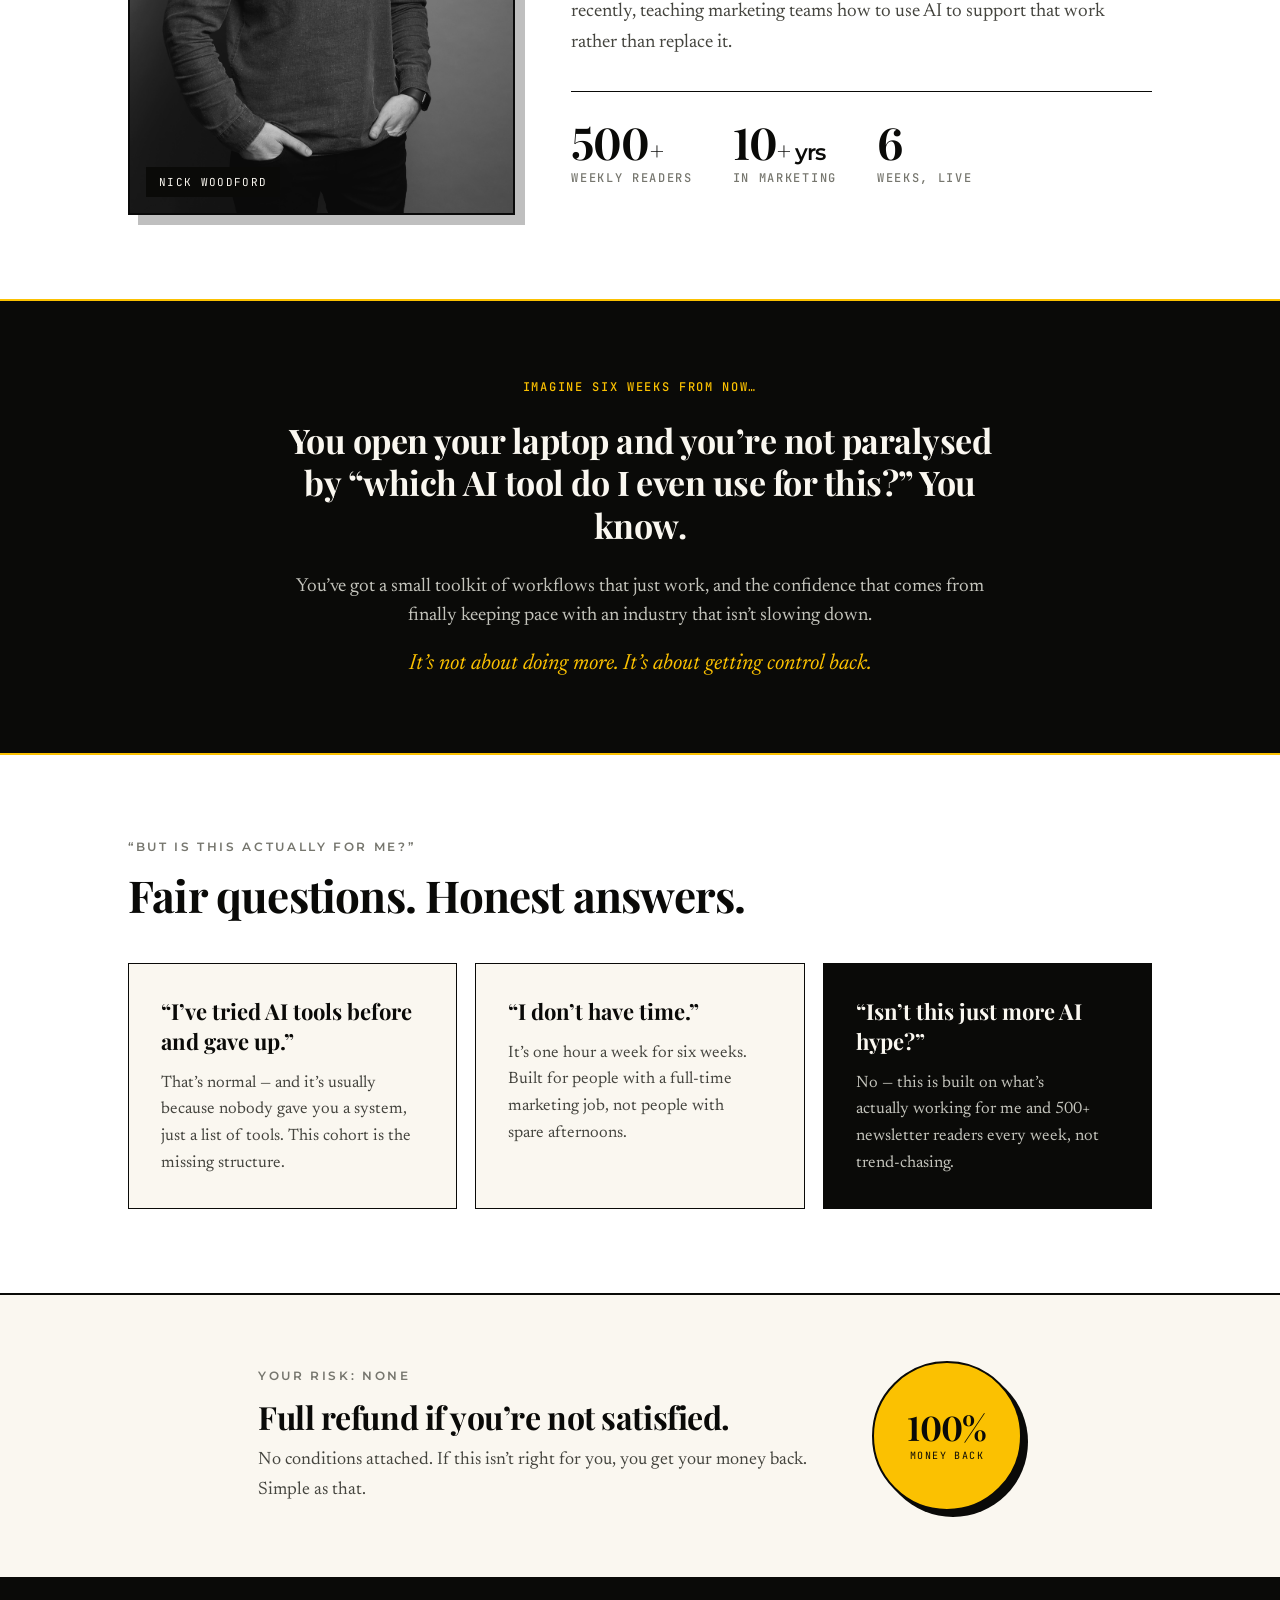
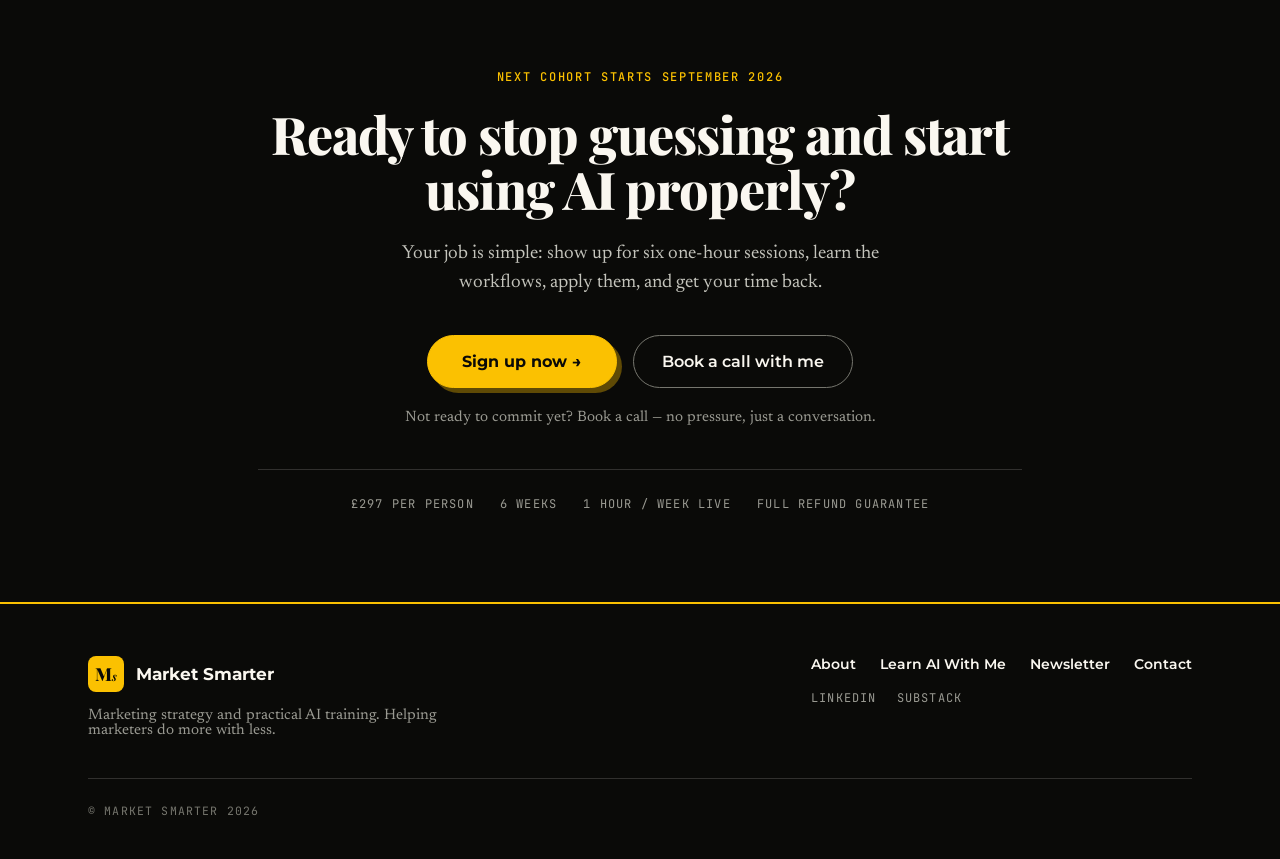
==== commit f7bc2c16: "Cohort page: 'Book a call with me' for first-person consistency Co-Authored-By: Claude Opus 4.8 <nor" ====
--- a/docs/learn-ai-with-me/index.html
+++ b/docs/learn-ai-with-me/index.html
@@ -94,7 +94,7 @@
       <p class="subtitle" style="font-style:normal;font-size:21px;line-height:1.5;color:var(--gray-700);max-width:540px;margin:0 0 32px;">A live, guided cohort for marketers. Six weeks, one hour a week. No overwhelm, no jargon, no becoming a coder &mdash; just the handful of AI workflows you&rsquo;ll actually use.</p>
       <div style="display:flex;gap:14px;flex-wrap:wrap;align-items:center;">
         <a href="https://docs.google.com/forms/d/e/1FAIpQLSfuudngQR8Jl8e6MxrIAhf9ZL0_Sw1dDBafDxOd0brkkJrQTg/viewform?usp=dialog" target="_blank" rel="noopener" style="display:inline-flex;align-items:center;gap:9px;font-family:var(--font-sans);font-weight:600;font-size:15px;text-decoration:none;padding:14px 26px;border-radius:999px;border:1.5px solid var(--ink);background:var(--brand-yellow);color:var(--ink);box-shadow:5px 5px 0 var(--ink);transition:transform 120ms cubic-bezier(.2,.6,.2,1),background 200ms,box-shadow 120ms cubic-bezier(.2,.6,.2,1);" data-h="5" data-a="19">Sign up now &rarr;</a>
-        <a href="https://calendly.com/nickwoodford76/30min" target="_blank" rel="noopener" style="display:inline-flex;align-items:center;gap:9px;font-family:var(--font-sans);font-weight:600;font-size:15px;text-decoration:none;padding:14px 22px;border-radius:999px;border:1.5px solid var(--ink);background:transparent;color:var(--ink);transition:background 200ms;" data-h="6">Book a call with Nick</a>
+        <a href="https://calendly.com/nickwoodford76/15min" target="_blank" rel="noopener" style="display:inline-flex;align-items:center;gap:9px;font-family:var(--font-sans);font-weight:600;font-size:15px;text-decoration:none;padding:14px 22px;border-radius:999px;border:1.5px solid var(--ink);background:transparent;color:var(--ink);transition:background 200ms;" data-h="6">Book a call with me</a>
       </div>
       <div style="display:flex;align-items:center;gap:22px;margin-top:30px;flex-wrap:wrap;">
         <span class="label-mono" style="color:var(--gray-700);">&pound;297 per person</span>
@@ -277,7 +277,7 @@
     <p style="font-family:var(--font-serif);font-size:19px;line-height:1.55;color:var(--gray-300);max-width:560px;margin:0 auto 38px;">Your job is simple: show up for six one-hour sessions, learn the workflows, apply them, and get your time back.</p>
     <div style="display:flex;gap:16px;flex-wrap:wrap;justify-content:center;align-items:center;">
       <a href="https://docs.google.com/forms/d/e/1FAIpQLSfuudngQR8Jl8e6MxrIAhf9ZL0_Sw1dDBafDxOd0brkkJrQTg/viewform?usp=dialog" target="_blank" rel="noopener" style="display:inline-flex;align-items:center;gap:9px;font-family:var(--font-sans);font-weight:700;font-size:16px;text-decoration:none;padding:16px 34px;border-radius:999px;border:1.5px solid var(--brand-yellow);background:var(--brand-yellow);color:var(--ink);box-shadow:5px 5px 0 rgba(251,193,1,0.35);transition:transform 120ms cubic-bezier(.2,.6,.2,1),background 200ms,box-shadow 120ms cubic-bezier(.2,.6,.2,1);" data-h="11" data-a="20">Sign up now &rarr;</a>
-      <a href="https://calendly.com/nickwoodford76/30min" target="_blank" rel="noopener" style="display:inline-flex;align-items:center;gap:9px;font-family:var(--font-sans);font-weight:600;font-size:16px;text-decoration:none;padding:16px 28px;border-radius:999px;border:1.5px solid var(--gray-500);background:transparent;color:var(--paper);transition:border-color 200ms,background 200ms;" data-h="12">Book a call with Nick</a>
+      <a href="https://calendly.com/nickwoodford76/15min" target="_blank" rel="noopener" style="display:inline-flex;align-items:center;gap:9px;font-family:var(--font-sans);font-weight:600;font-size:16px;text-decoration:none;padding:16px 28px;border-radius:999px;border:1.5px solid var(--gray-500);background:transparent;color:var(--paper);transition:border-color 200ms,background 200ms;" data-h="12">Book a call with me</a>
     </div>
     <p style="font-family:var(--font-serif);font-size:15px;color:var(--gray-400);margin:22px 0 0;">Not ready to commit yet? Book a call &mdash; no pressure, just a conversation.</p>
     <div style="margin-top:44px;padding-top:26px;border-top:1px solid rgba(250,247,240,0.16);display:flex;gap:14px 26px;flex-wrap:wrap;justify-content:center;">
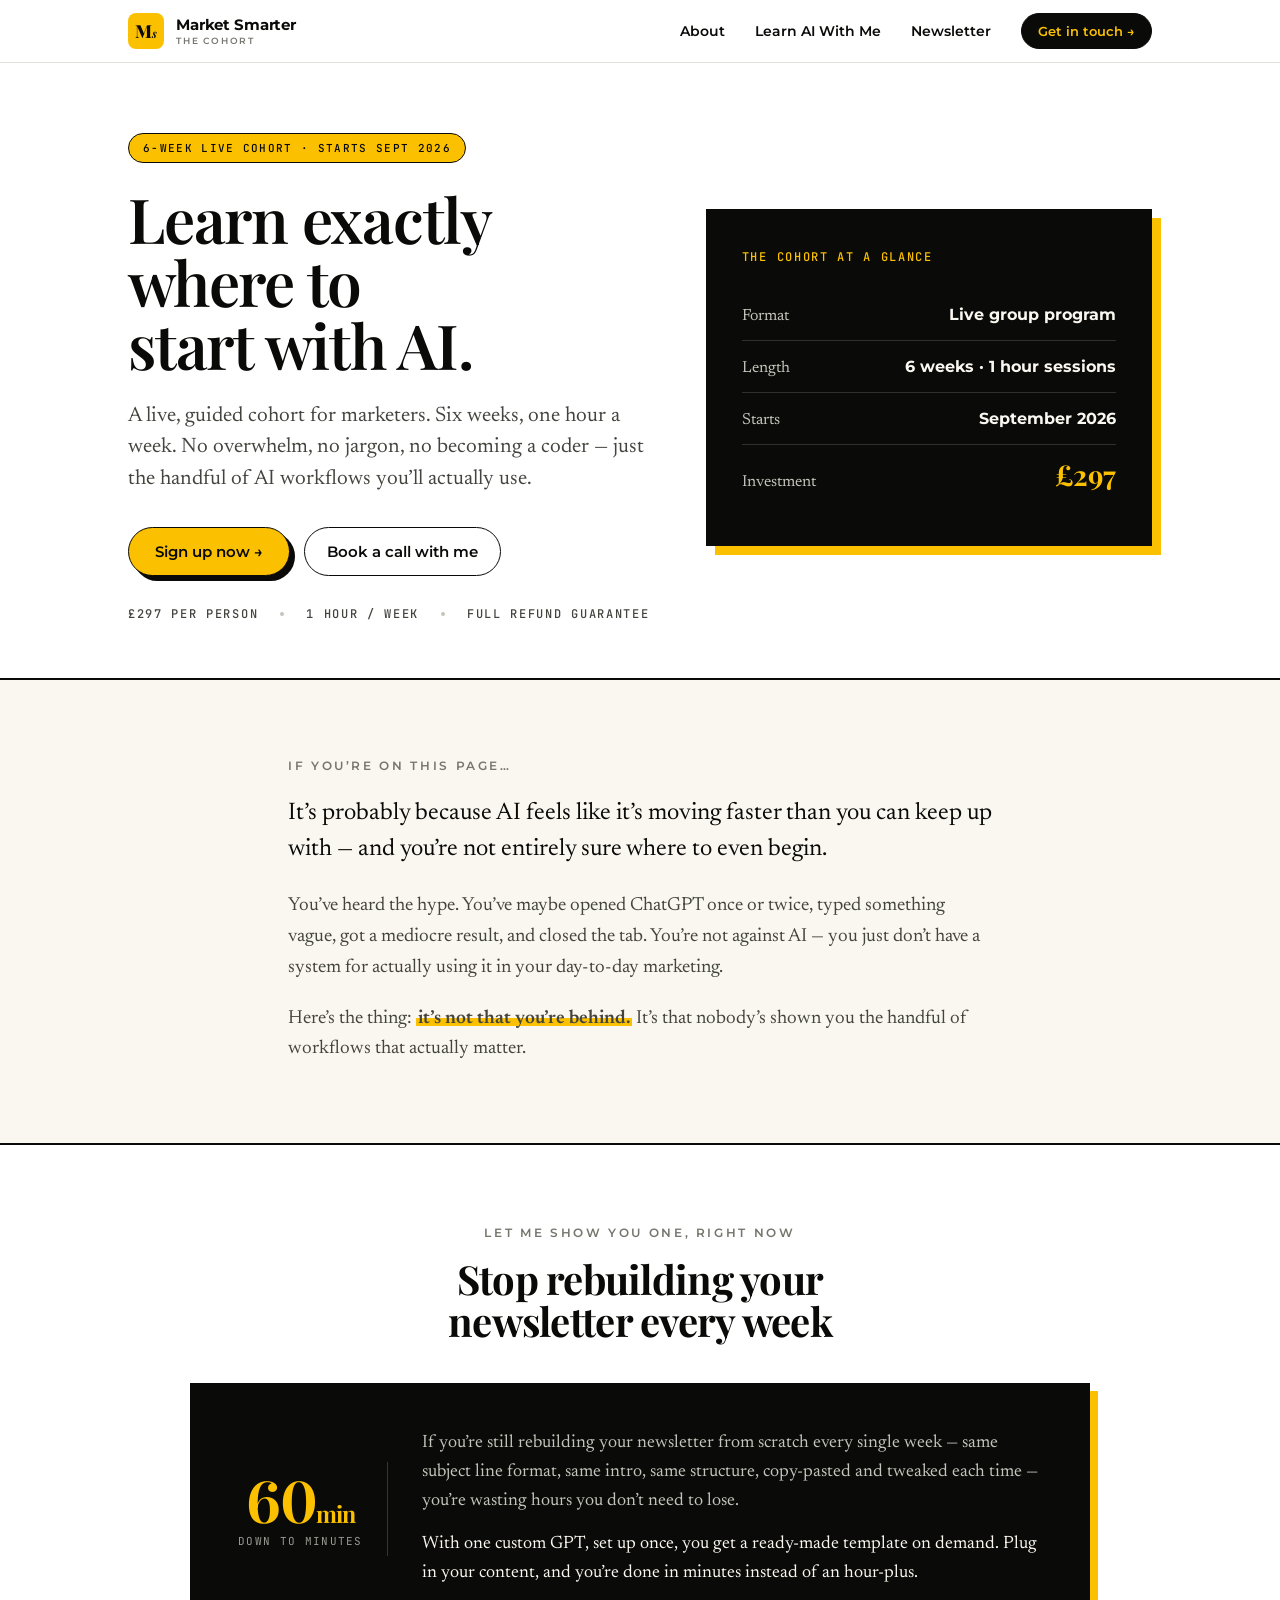
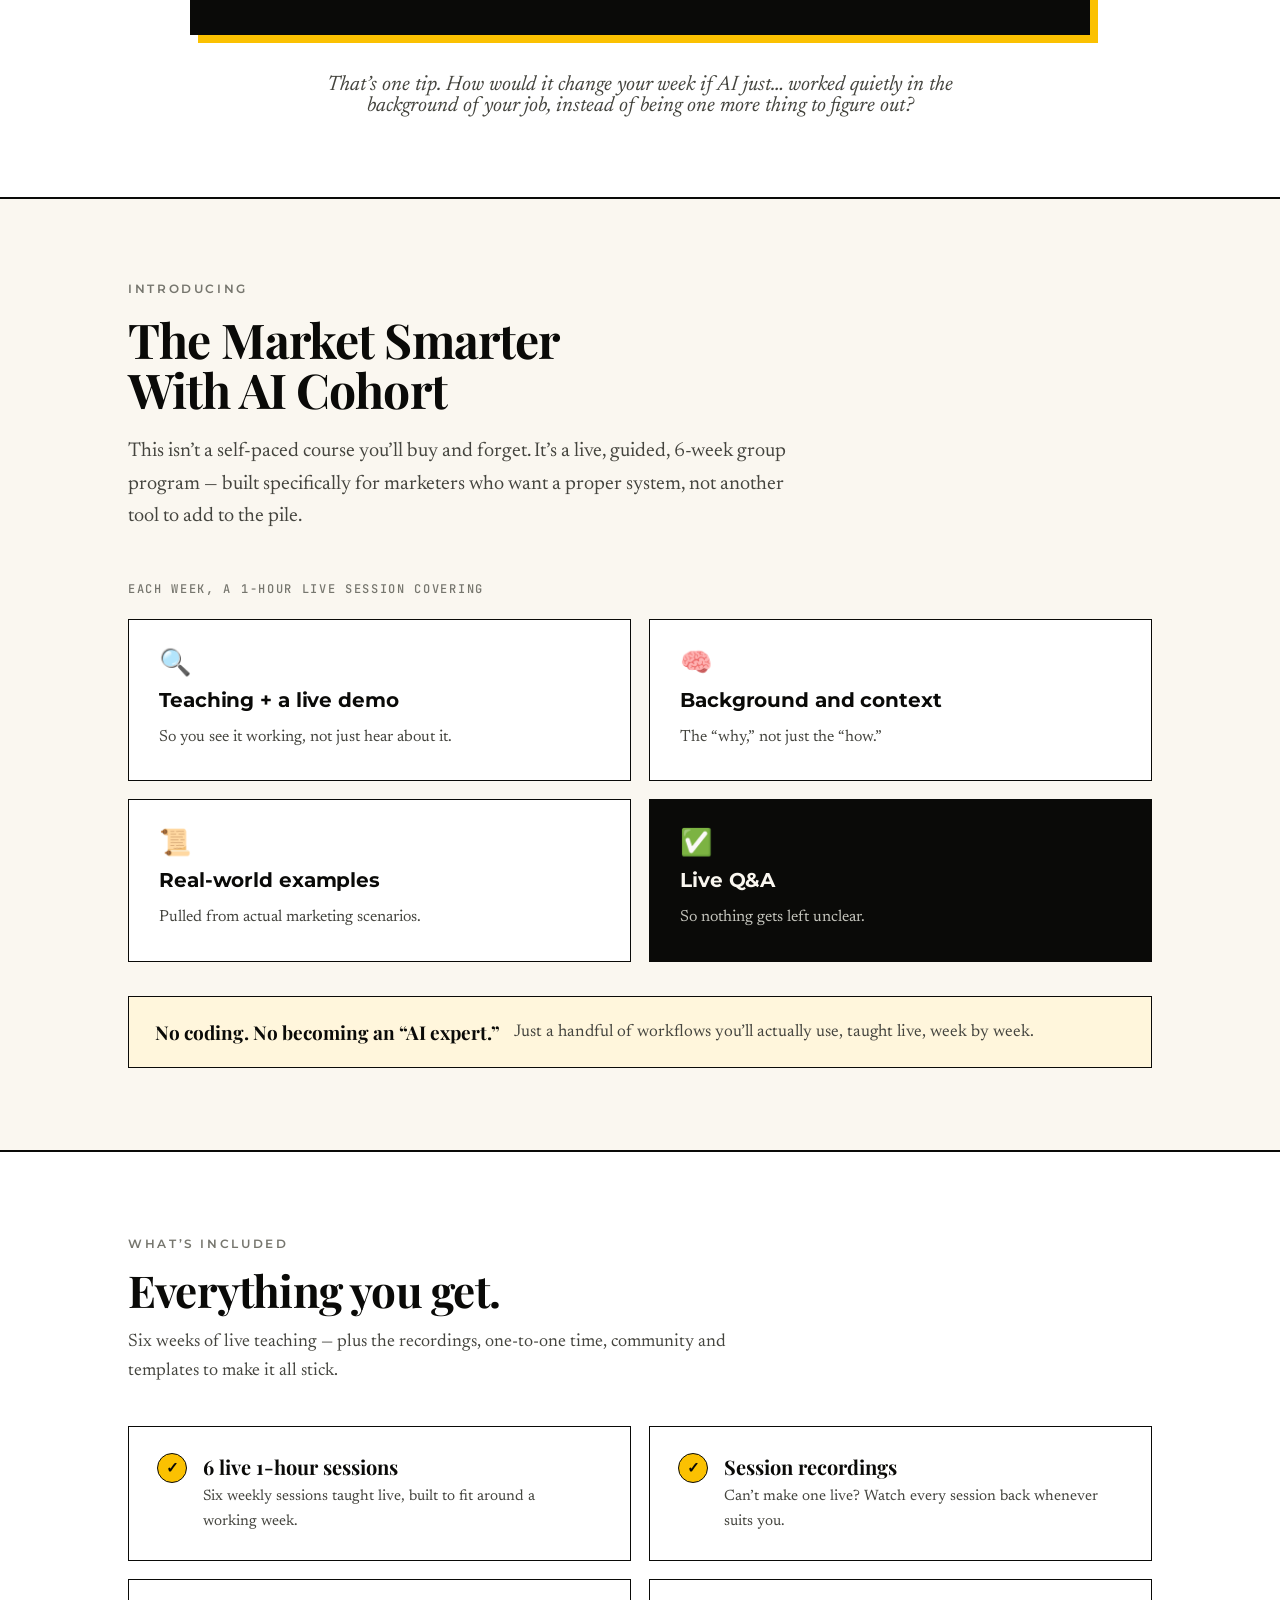
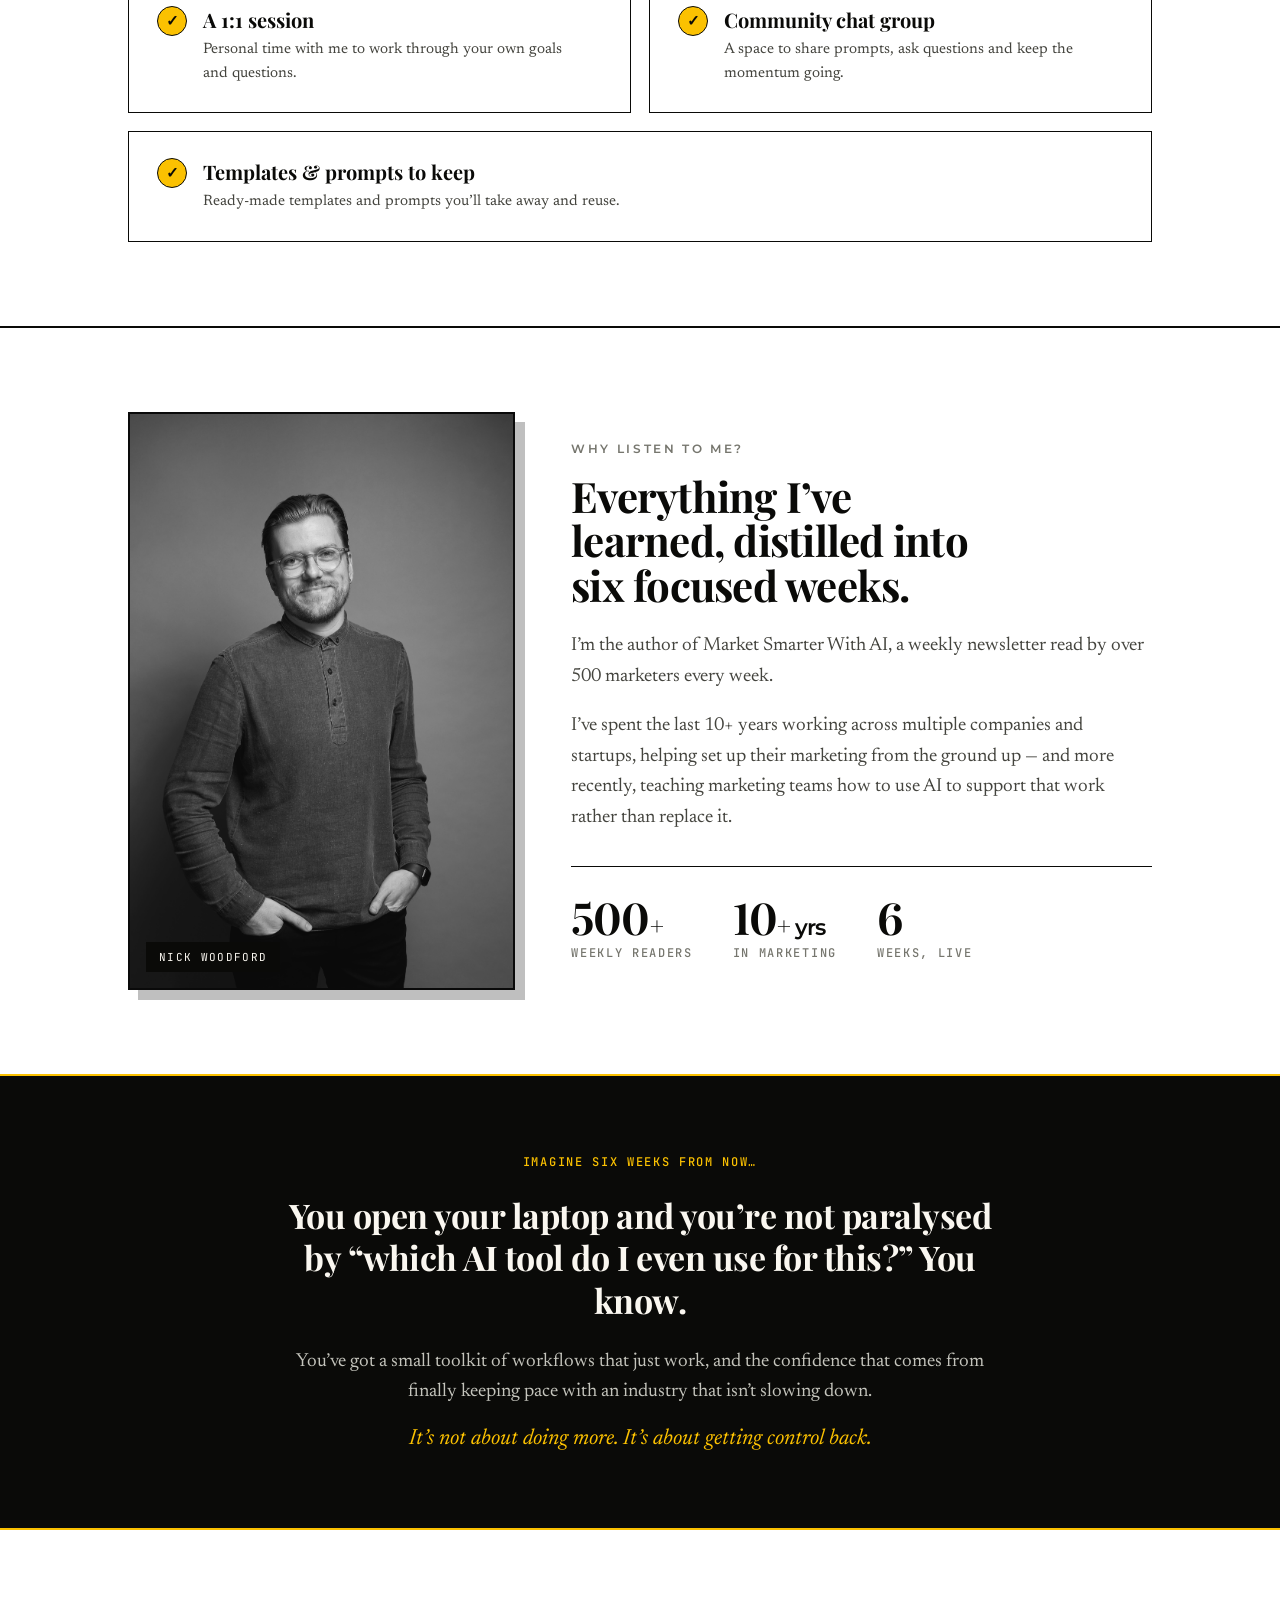
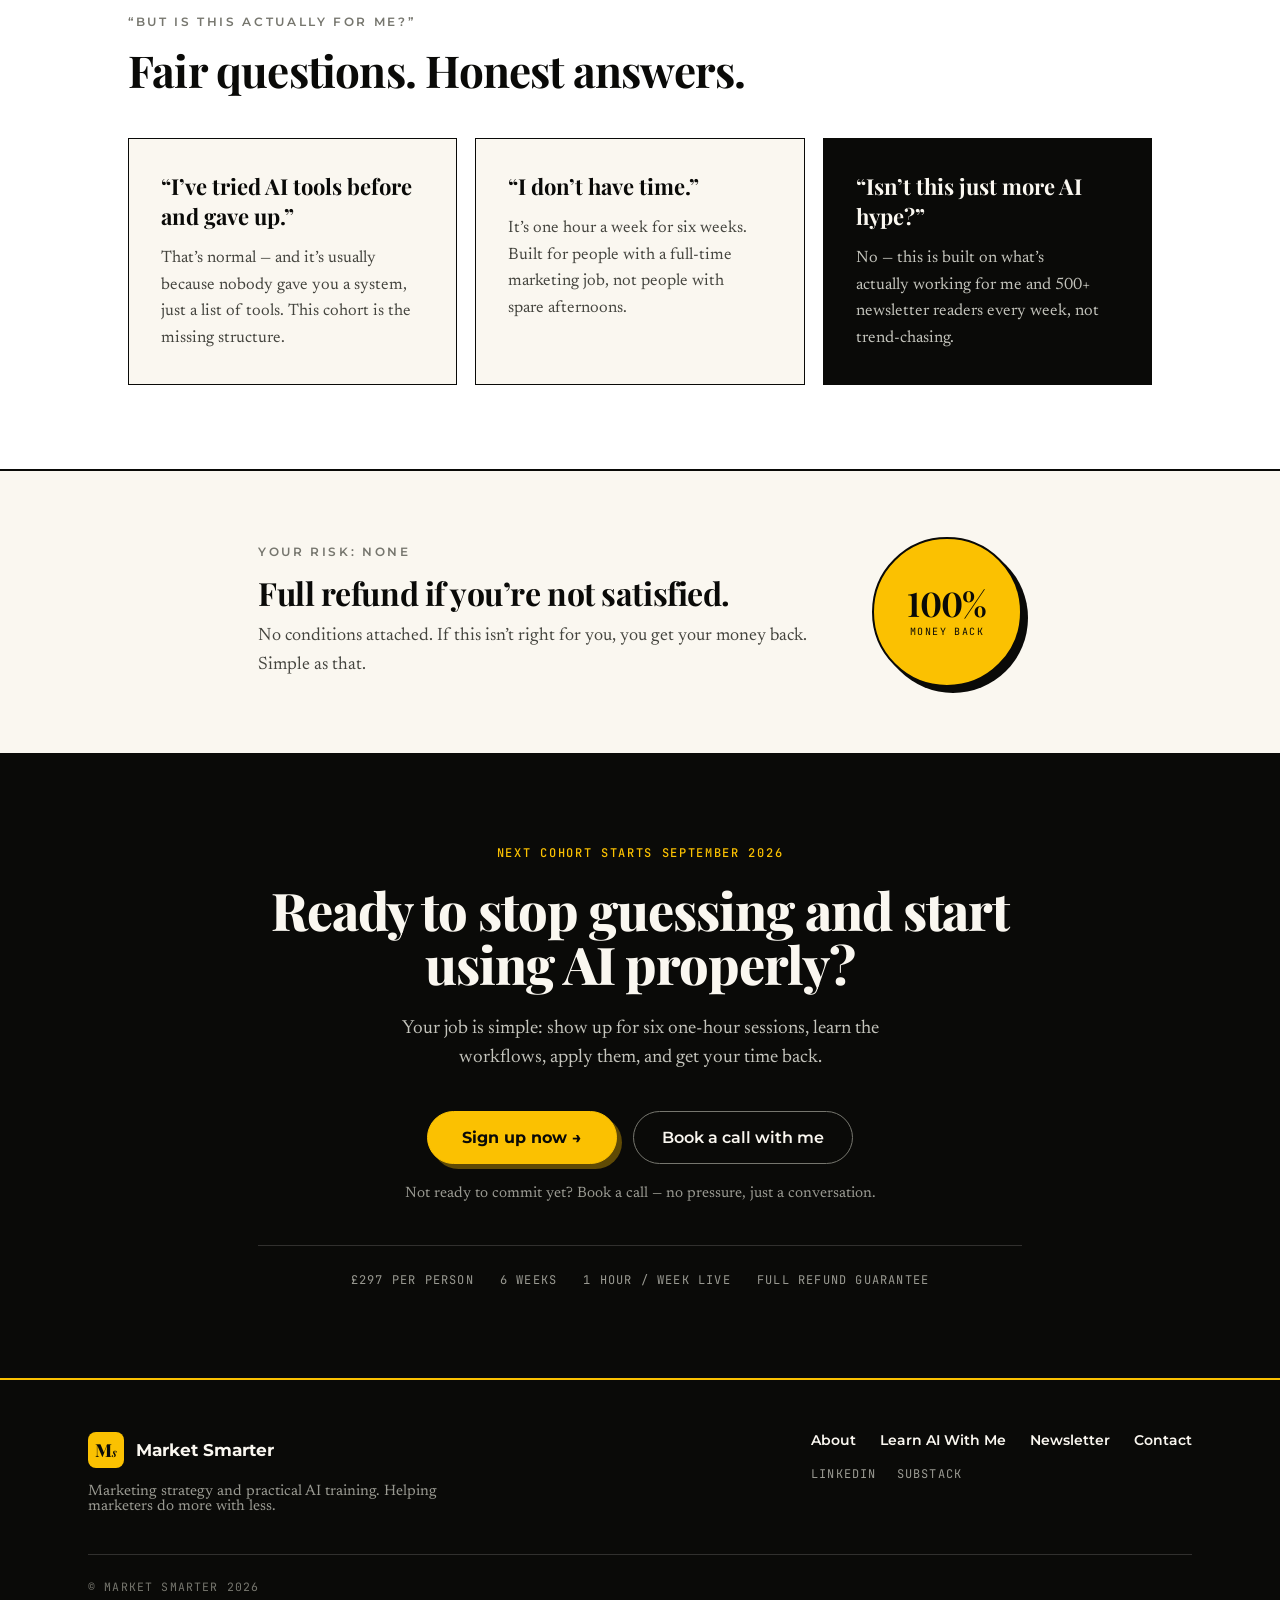
==== commit 998ba8d2: "Add 'What's included' deliverables section to cohort page Adds a section after 'How it works' listin" ====
--- a/docs/learn-ai-with-me/index.html
+++ b/docs/learn-ai-with-me/index.html
@@ -16,6 +16,8 @@
   ::selection{background:var(--brand-yellow);color:var(--ink);}
   img{max-width:100%;}
   .ms-nav-toggle{display:none;}
+  .ms-inc-card{transition:transform 200ms cubic-bezier(.2,.6,.2,1),box-shadow 200ms;}
+  .ms-inc-card:hover{transform:translate(-3px,-3px);box-shadow:7px 7px 0 var(--ink);}
   a{color:var(--ink);}
   a:hover{color:var(--ink-soft);}
   @media (prefers-reduced-motion: reduce){*{animation:none !important;scroll-behavior:auto !important;}}
@@ -27,6 +29,7 @@
     .ms-why{grid-template-columns:1fr !important;}
     .ms-obj{grid-template-columns:1fr !important;}
     .ms-weeks{grid-template-columns:1fr !important;}
+    .ms-included{grid-template-columns:1fr !important;}
     .ms-display{font-size:44px !important;}
     .ms-section{padding:60px 0 !important;}
   }
@@ -199,6 +202,22 @@
   </div>
 </section>
 
+<!-- ===================== WHAT'S INCLUDED ===================== -->
+<section id="included" style="scroll-margin-top:70px;background:var(--white);border-bottom:2px solid var(--ink);">
+  <div class="ms-wrap" style="max-width:1080px;margin:0 auto;padding:84px 28px;">
+    <div class="eyebrow" style="margin-bottom:16px;">What&rsquo;s included</div>
+    <h2 class="h1" style="font-size:44px;margin:0 0 14px;">Everything you get.</h2>
+    <p class="body" style="font-size:18px;color:var(--gray-700);max-width:620px;margin:0 0 40px;">Six weeks of live teaching &mdash; plus the recordings, one-to-one time, community and templates to make it all stick.</p>
+    <div class="ms-included" style="display:grid;grid-template-columns:1fr 1fr;gap:18px;">
+      <div class="ms-inc-card" style="background:var(--white);border:1.5px solid var(--ink);padding:26px 28px;display:flex;gap:16px;align-items:flex-start;"><span style="flex:none;width:30px;height:30px;border-radius:50%;background:var(--brand-yellow);border:1.5px solid var(--ink);display:inline-flex;align-items:center;justify-content:center;font-weight:800;color:var(--ink);font-size:15px;">&#10003;</span><div><div style="font-family:var(--font-display);font-weight:700;font-size:20px;color:var(--ink);margin-bottom:5px;">6 live 1-hour sessions</div><div class="body" style="font-size:15px;color:var(--gray-700);">Six weekly sessions taught live, built to fit around a working week.</div></div></div>
+      <div class="ms-inc-card" style="background:var(--white);border:1.5px solid var(--ink);padding:26px 28px;display:flex;gap:16px;align-items:flex-start;"><span style="flex:none;width:30px;height:30px;border-radius:50%;background:var(--brand-yellow);border:1.5px solid var(--ink);display:inline-flex;align-items:center;justify-content:center;font-weight:800;color:var(--ink);font-size:15px;">&#10003;</span><div><div style="font-family:var(--font-display);font-weight:700;font-size:20px;color:var(--ink);margin-bottom:5px;">Session recordings</div><div class="body" style="font-size:15px;color:var(--gray-700);">Can&rsquo;t make one live? Watch every session back whenever suits you.</div></div></div>
+      <div class="ms-inc-card" style="background:var(--white);border:1.5px solid var(--ink);padding:26px 28px;display:flex;gap:16px;align-items:flex-start;"><span style="flex:none;width:30px;height:30px;border-radius:50%;background:var(--brand-yellow);border:1.5px solid var(--ink);display:inline-flex;align-items:center;justify-content:center;font-weight:800;color:var(--ink);font-size:15px;">&#10003;</span><div><div style="font-family:var(--font-display);font-weight:700;font-size:20px;color:var(--ink);margin-bottom:5px;">A 1:1 session</div><div class="body" style="font-size:15px;color:var(--gray-700);">Personal time with me to work through your own goals and questions.</div></div></div>
+      <div class="ms-inc-card" style="background:var(--white);border:1.5px solid var(--ink);padding:26px 28px;display:flex;gap:16px;align-items:flex-start;"><span style="flex:none;width:30px;height:30px;border-radius:50%;background:var(--brand-yellow);border:1.5px solid var(--ink);display:inline-flex;align-items:center;justify-content:center;font-weight:800;color:var(--ink);font-size:15px;">&#10003;</span><div><div style="font-family:var(--font-display);font-weight:700;font-size:20px;color:var(--ink);margin-bottom:5px;">Community chat group</div><div class="body" style="font-size:15px;color:var(--gray-700);">A space to share prompts, ask questions and keep the momentum going.</div></div></div>
+      <div class="ms-inc-card" style="grid-column:1/-1;background:var(--white);border:1.5px solid var(--ink);padding:26px 28px;display:flex;gap:16px;align-items:flex-start;"><span style="flex:none;width:30px;height:30px;border-radius:50%;background:var(--brand-yellow);border:1.5px solid var(--ink);display:inline-flex;align-items:center;justify-content:center;font-weight:800;color:var(--ink);font-size:15px;">&#10003;</span><div><div style="font-family:var(--font-display);font-weight:700;font-size:20px;color:var(--ink);margin-bottom:5px;">Templates &amp; prompts to keep</div><div class="body" style="font-size:15px;color:var(--gray-700);">Ready-made templates and prompts you&rsquo;ll take away and reuse.</div></div></div>
+    </div>
+  </div>
+</section>
+
 <!-- ===================== WHY LISTEN TO ME ===================== -->
 <section id="why" class="ms-section ms-wrap" style="scroll-margin-top:70px;max-width:1080px;margin:0 auto;padding:84px 28px;">
   <div class="ms-why" style="display:grid;grid-template-columns:0.8fr 1.2fr;gap:56px;align-items:center;">
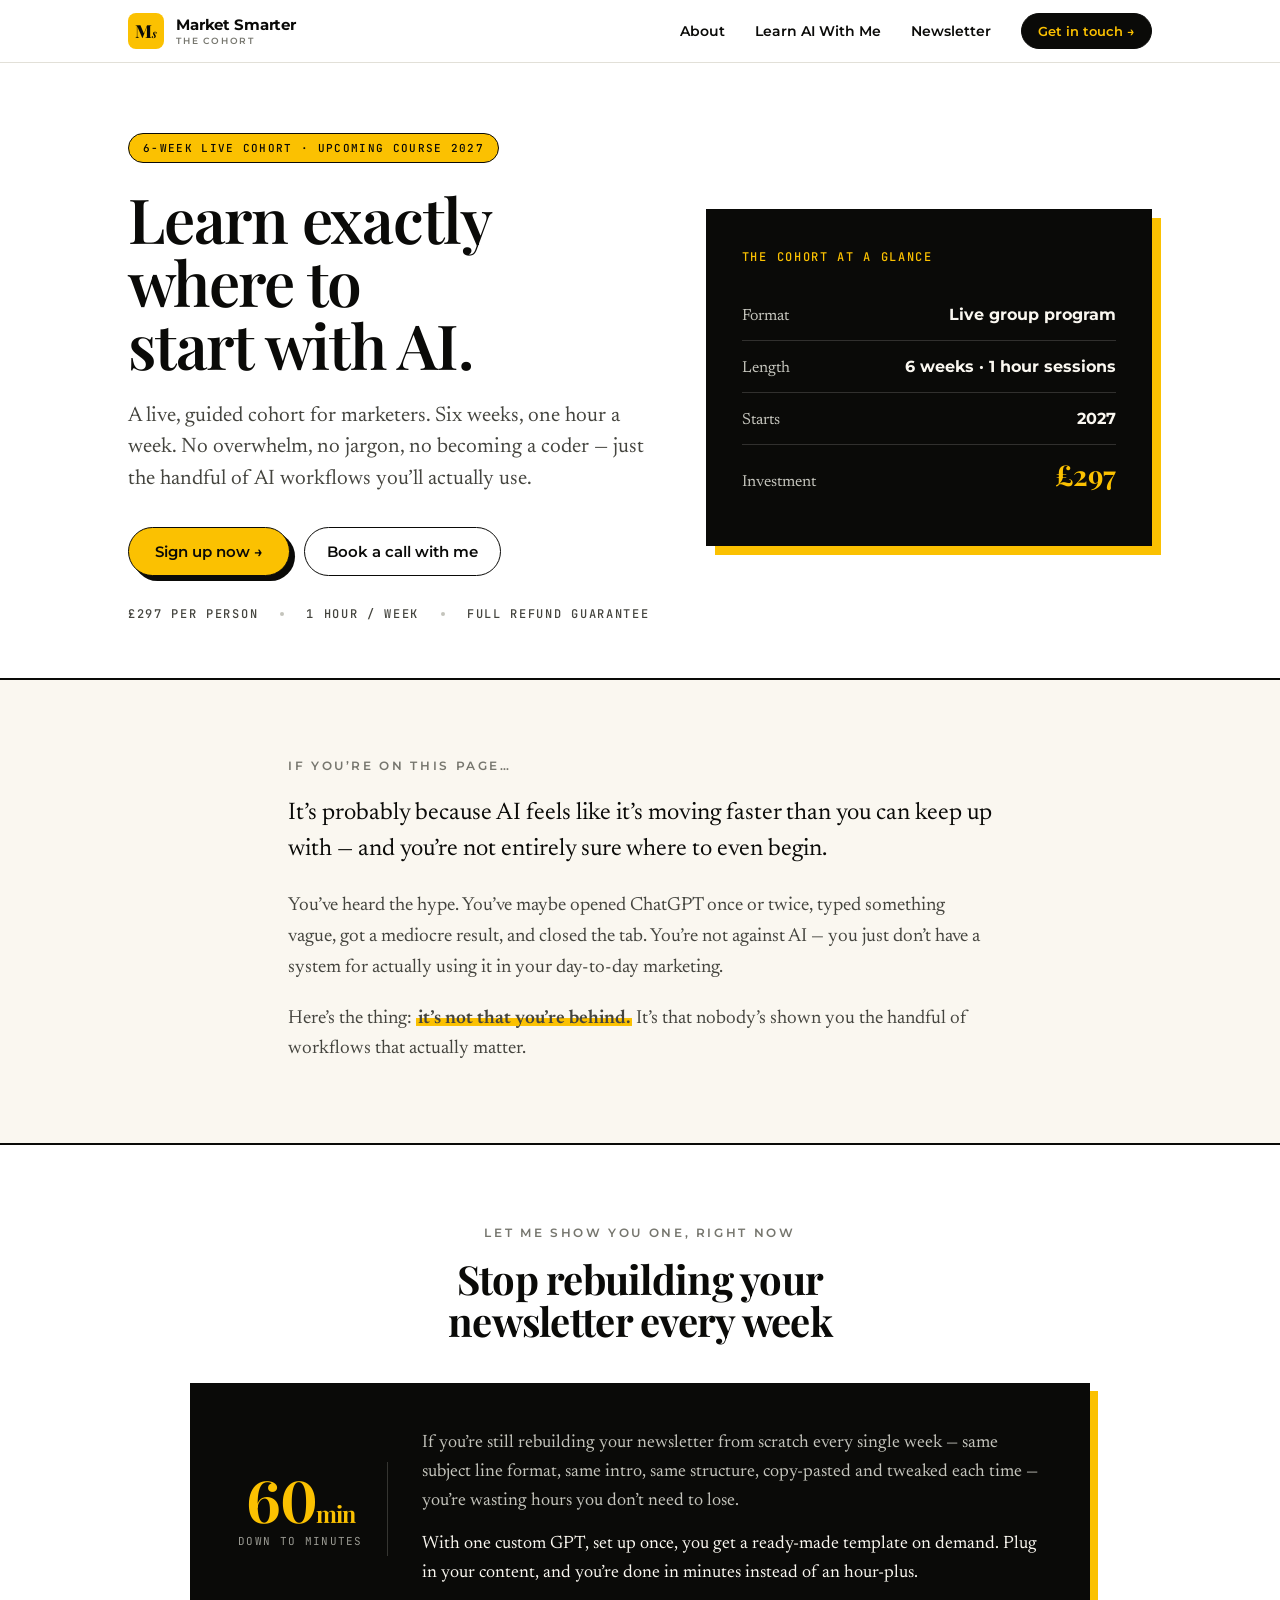
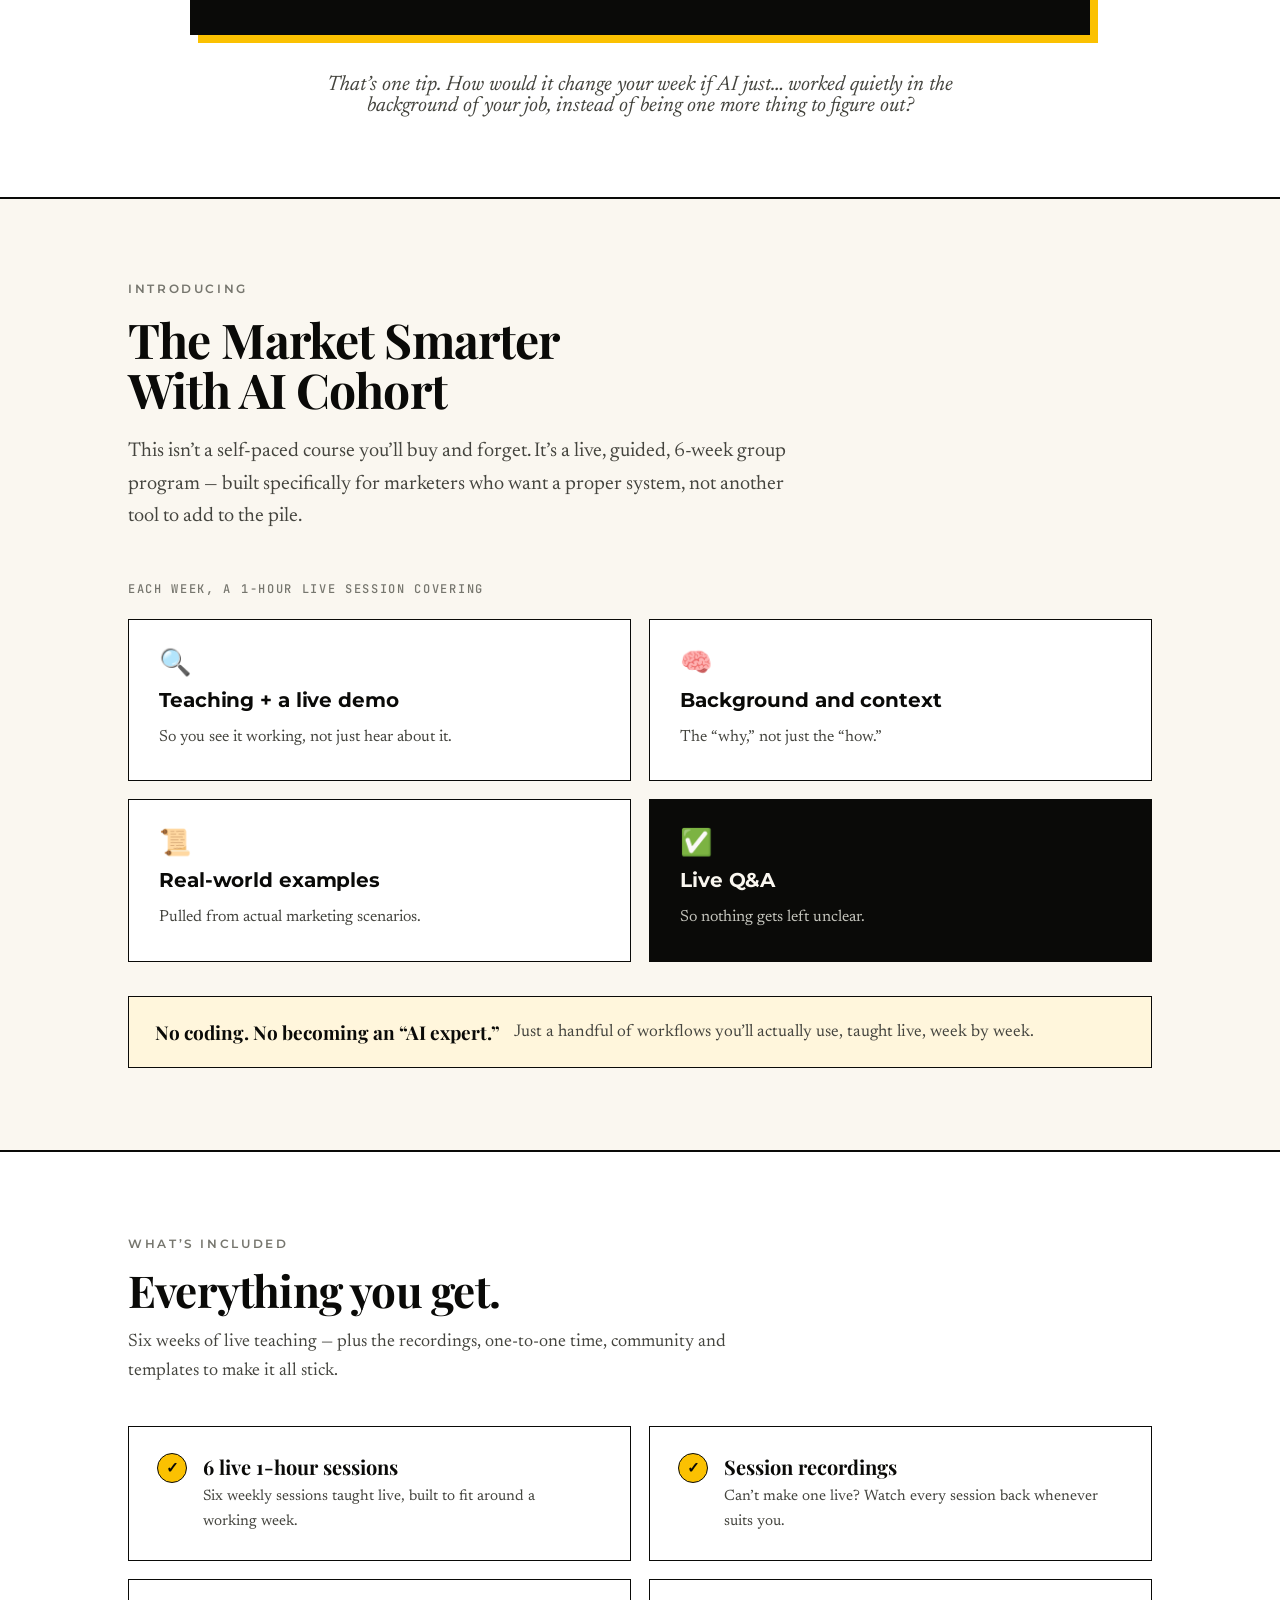
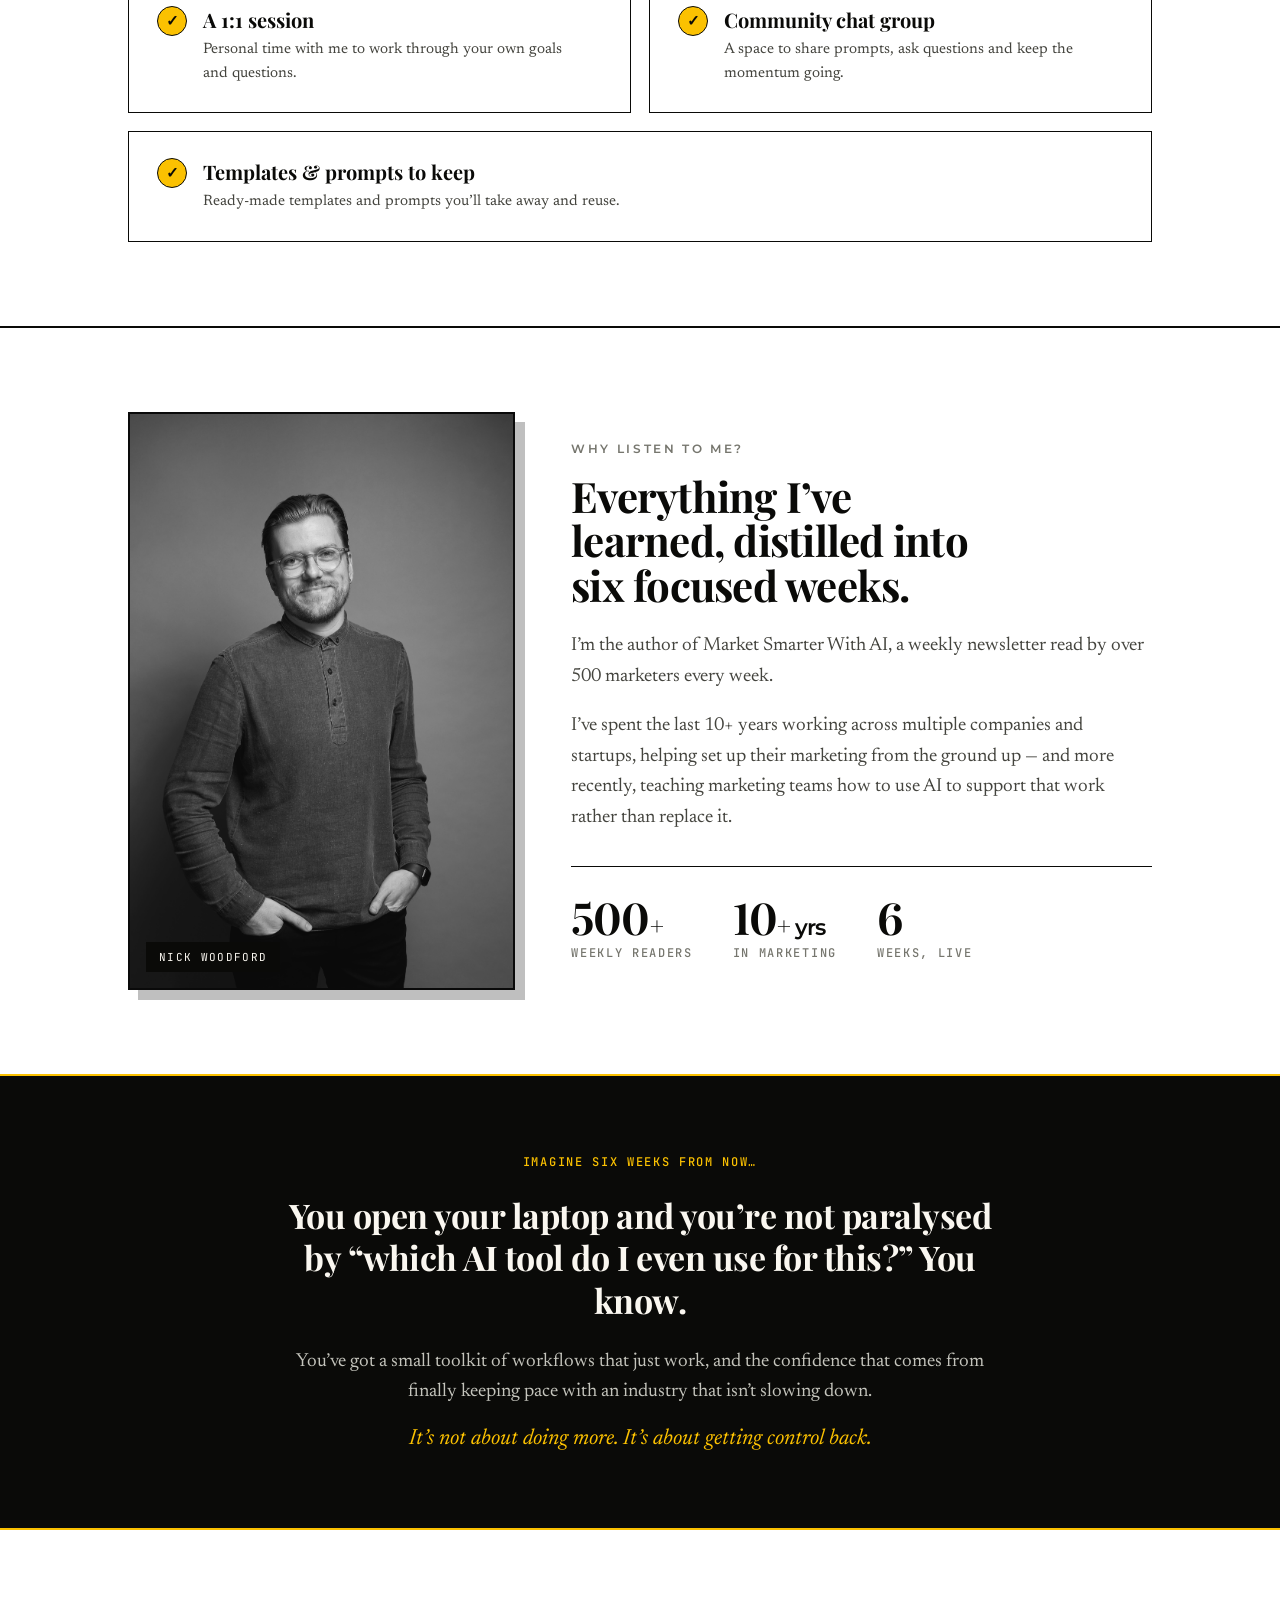
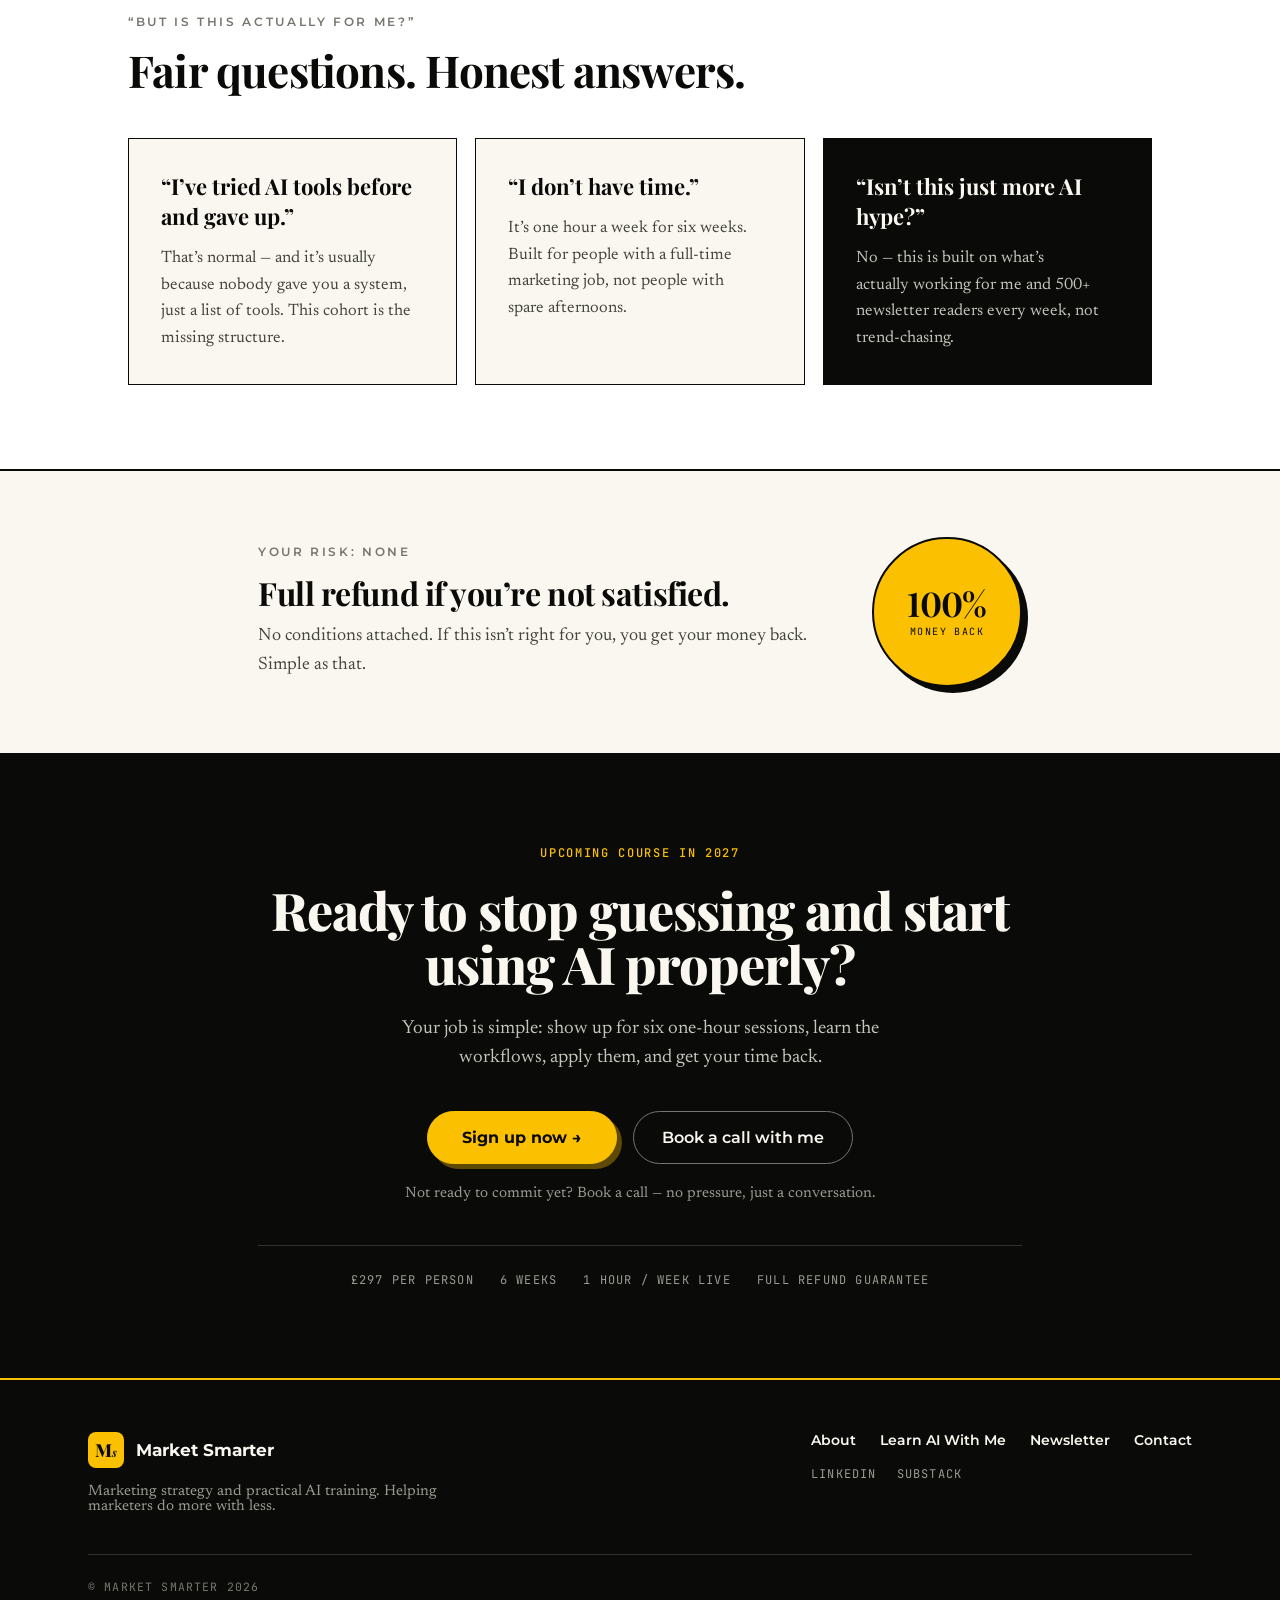
==== commit 7daf0821: "Replace September 2026 cohort dates with upcoming 2027 course Co-Authored-By: Claude Opus 4.8 <norep" ====
--- a/docs/learn-ai-with-me/index.html
+++ b/docs/learn-ai-with-me/index.html
@@ -23,8 +23,11 @@
   @media (prefers-reduced-motion: reduce){*{animation:none !important;scroll-behavior:auto !important;}}
   @media (max-width: 880px){
     .ms-nav-toggle{display:inline-flex !important;}
-    .ms-nav-links{display:none !important;position:absolute;top:100%;left:0;right:0;flex-direction:column !important;align-items:stretch !important;gap:6px !important;background:var(--white);border-bottom:1px solid var(--border);padding:14px 28px 20px !important;box-shadow:0 16px 24px -16px rgba(0,0,0,0.35);}
+    .ms-nav-links{display:none !important;position:absolute;top:100%;left:0;right:0;flex-direction:column !important;align-items:stretch !important;gap:0 !important;background:var(--white);border-bottom:1px solid var(--border);padding:14px 28px 20px !important;box-shadow:0 16px 24px -16px rgba(0,0,0,0.35);}
     header.ms-open .ms-nav-links{display:flex !important;}
+    .ms-nav-links a{padding:13px 8px !important;font-size:15.5px !important;border-bottom:1px solid var(--border);}
+    .ms-nav-links a:last-child{border-bottom:none !important;margin-top:14px !important;padding:14px 18px !important;border-radius:999px !important;justify-content:center !important;font-size:14px !important;}
+ 
     .ms-grid-2{grid-template-columns:1fr !important;}
     .ms-why{grid-template-columns:1fr !important;}
     .ms-obj{grid-template-columns:1fr !important;}
@@ -91,13 +94,13 @@
   <div class="ms-grid-2" style="display:grid;grid-template-columns:1.08fr 0.92fr;gap:54px;align-items:center;">
     <div>
       <div style="display:inline-flex;align-items:center;gap:9px;margin-bottom:24px;padding:7px 14px;border-radius:999px;background:var(--brand-yellow);border:1.5px solid var(--ink);">
-        <span style="font-family:var(--font-mono);font-size:11px;font-weight:500;letter-spacing:.12em;text-transform:uppercase;color:var(--ink);">6-week live cohort &middot; Starts Sept 2026</span>
+        <span style="font-family:var(--font-mono);font-size:11px;font-weight:500;letter-spacing:.12em;text-transform:uppercase;color:var(--ink);">6-week live cohort &middot; Upcoming course 2027</span>
       </div>
       <h1 class="display ms-display" style="font-size:62px;line-height:1.02;margin:0 0 24px;">Learn exactly where to start with AI.</h1>
       <p class="subtitle" style="font-style:normal;font-size:21px;line-height:1.5;color:var(--gray-700);max-width:540px;margin:0 0 32px;">A live, guided cohort for marketers. Six weeks, one hour a week. No overwhelm, no jargon, no becoming a coder &mdash; just the handful of AI workflows you&rsquo;ll actually use.</p>
       <div style="display:flex;gap:14px;flex-wrap:wrap;align-items:center;">
         <a href="https://docs.google.com/forms/d/e/1FAIpQLSfuudngQR8Jl8e6MxrIAhf9ZL0_Sw1dDBafDxOd0brkkJrQTg/viewform?usp=dialog" target="_blank" rel="noopener" style="display:inline-flex;align-items:center;gap:9px;font-family:var(--font-sans);font-weight:600;font-size:15px;text-decoration:none;padding:14px 26px;border-radius:999px;border:1.5px solid var(--ink);background:var(--brand-yellow);color:var(--ink);box-shadow:5px 5px 0 var(--ink);transition:transform 120ms cubic-bezier(.2,.6,.2,1),background 200ms,box-shadow 120ms cubic-bezier(.2,.6,.2,1);" data-h="5" data-a="19">Sign up now &rarr;</a>
-        <a href="https://calendly.com/nickwoodford76/15min" target="_blank" rel="noopener" style="display:inline-flex;align-items:center;gap:9px;font-family:var(--font-sans);font-weight:600;font-size:15px;text-decoration:none;padding:14px 22px;border-radius:999px;border:1.5px solid var(--ink);background:transparent;color:var(--ink);transition:background 200ms;" data-h="6">Book a call with me</a>
+        <a href="https://calendly.com/nickwoodford76/30min" target="_blank" rel="noopener" style="display:inline-flex;align-items:center;gap:9px;font-family:var(--font-sans);font-weight:600;font-size:15px;text-decoration:none;padding:14px 22px;border-radius:999px;border:1.5px solid var(--ink);background:transparent;color:var(--ink);transition:background 200ms;" data-h="6">Book a call with me</a>
       </div>
       <div style="display:flex;align-items:center;gap:22px;margin-top:30px;flex-wrap:wrap;">
         <span class="label-mono" style="color:var(--gray-700);">&pound;297 per person</span>
@@ -121,7 +124,7 @@
           </div>
           <div style="display:flex;justify-content:space-between;align-items:baseline;gap:16px;padding:16px 0;border-bottom:1px solid rgba(250,247,240,0.16);">
             <span style="font-family:var(--font-serif);font-size:16px;color:var(--gray-300);">Starts</span>
-            <span style="font-family:var(--font-sans);font-weight:700;font-size:16px;color:var(--paper);text-align:right;">September 2026</span>
+            <span style="font-family:var(--font-sans);font-weight:700;font-size:16px;color:var(--paper);text-align:right;">2027</span>
           </div>
           <div style="display:flex;justify-content:space-between;align-items:baseline;gap:16px;padding:16px 0;">
             <span style="font-family:var(--font-serif);font-size:16px;color:var(--gray-300);">Investment</span>
@@ -291,12 +294,12 @@
 <!-- ===================== ENROL / CTA ===================== -->
 <section id="enrol" style="scroll-margin-top:70px;background:var(--ink);color:var(--paper);">
   <div class="ms-wrap" style="max-width:820px;margin:0 auto;padding:90px 28px;text-align:center;">
-    <div class="label-mono" style="color:var(--brand-yellow);margin-bottom:22px;">Next cohort starts September 2026</div>
+    <div class="label-mono" style="color:var(--brand-yellow);margin-bottom:22px;">Upcoming course in 2027</div>
     <h2 class="ms-display" style="font-family:var(--font-display);font-weight:800;font-size:52px;line-height:1.05;letter-spacing:-0.02em;color:var(--paper);margin:0 0 22px;">Ready to stop guessing and start using AI properly?</h2>
     <p style="font-family:var(--font-serif);font-size:19px;line-height:1.55;color:var(--gray-300);max-width:560px;margin:0 auto 38px;">Your job is simple: show up for six one-hour sessions, learn the workflows, apply them, and get your time back.</p>
     <div style="display:flex;gap:16px;flex-wrap:wrap;justify-content:center;align-items:center;">
       <a href="https://docs.google.com/forms/d/e/1FAIpQLSfuudngQR8Jl8e6MxrIAhf9ZL0_Sw1dDBafDxOd0brkkJrQTg/viewform?usp=dialog" target="_blank" rel="noopener" style="display:inline-flex;align-items:center;gap:9px;font-family:var(--font-sans);font-weight:700;font-size:16px;text-decoration:none;padding:16px 34px;border-radius:999px;border:1.5px solid var(--brand-yellow);background:var(--brand-yellow);color:var(--ink);box-shadow:5px 5px 0 rgba(251,193,1,0.35);transition:transform 120ms cubic-bezier(.2,.6,.2,1),background 200ms,box-shadow 120ms cubic-bezier(.2,.6,.2,1);" data-h="11" data-a="20">Sign up now &rarr;</a>
-      <a href="https://calendly.com/nickwoodford76/15min" target="_blank" rel="noopener" style="display:inline-flex;align-items:center;gap:9px;font-family:var(--font-sans);font-weight:600;font-size:16px;text-decoration:none;padding:16px 28px;border-radius:999px;border:1.5px solid var(--gray-500);background:transparent;color:var(--paper);transition:border-color 200ms,background 200ms;" data-h="12">Book a call with me</a>
+      <a href="https://calendly.com/nickwoodford76/30min" target="_blank" rel="noopener" style="display:inline-flex;align-items:center;gap:9px;font-family:var(--font-sans);font-weight:600;font-size:16px;text-decoration:none;padding:16px 28px;border-radius:999px;border:1.5px solid var(--gray-500);background:transparent;color:var(--paper);transition:border-color 200ms,background 200ms;" data-h="12">Book a call with me</a>
     </div>
     <p style="font-family:var(--font-serif);font-size:15px;color:var(--gray-400);margin:22px 0 0;">Not ready to commit yet? Book a call &mdash; no pressure, just a conversation.</p>
     <div style="margin-top:44px;padding-top:26px;border-top:1px solid rgba(250,247,240,0.16);display:flex;gap:14px 26px;flex-wrap:wrap;justify-content:center;">
